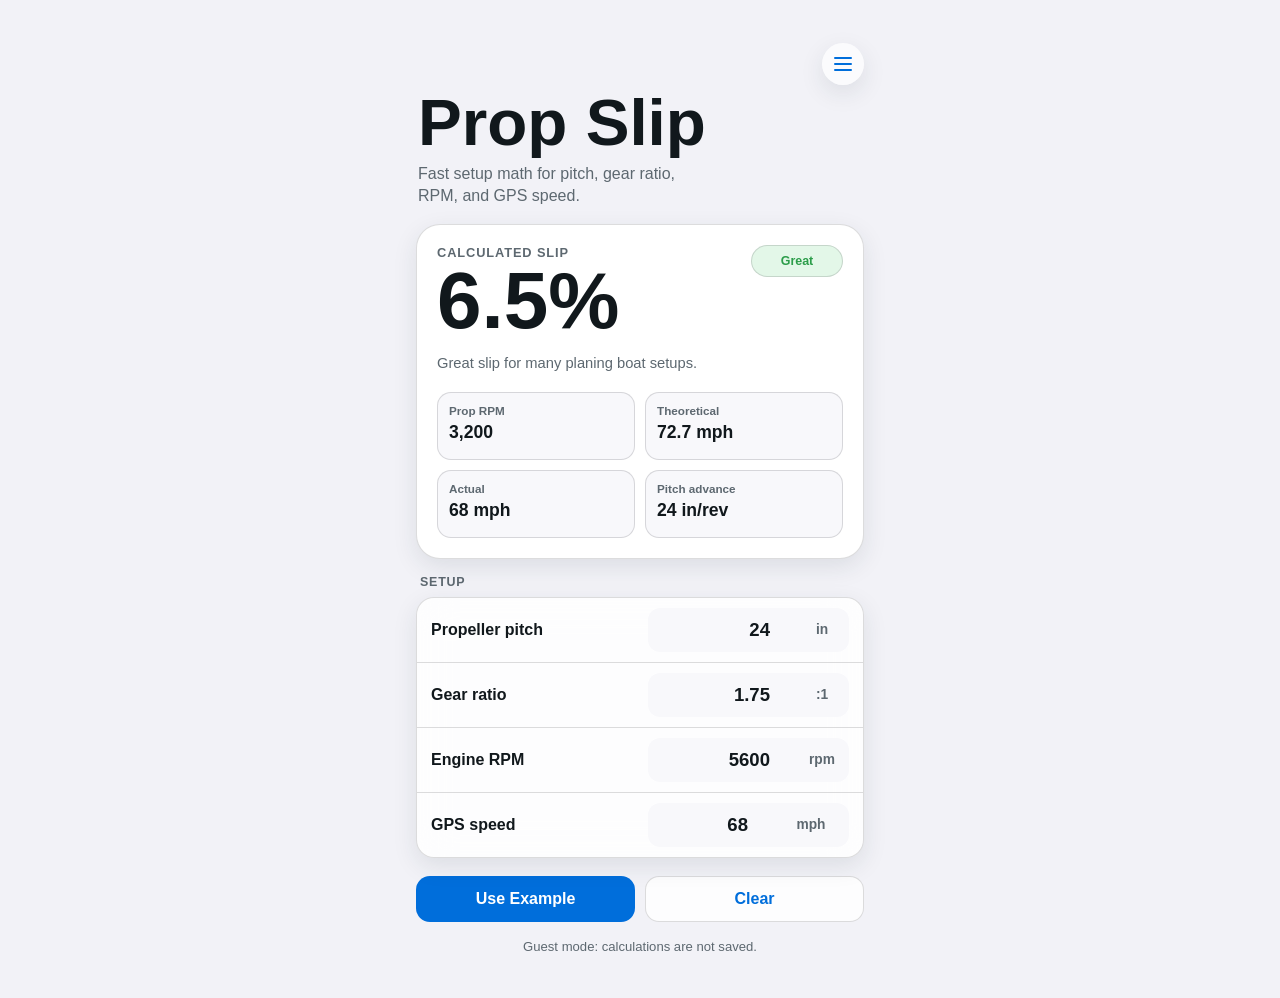
==== index.html @ 94dac65e "Build prop slip calculator app" ====
<!doctype html>
<html lang="en">
  <head>
    <meta charset="utf-8">
    <meta name="viewport" content="width=device-width, initial-scale=1, viewport-fit=cover">
    <meta name="theme-color" content="#e9f7f7">
    <title>Propeller Slip Calculator</title>
    <script>
      (() => {
        const key = "prop-slip-appearance";
        let stored = "system";
        try {
          stored = localStorage.getItem(key) || "system";
        } catch (error) {
          stored = "system";
        }
        const prefersDark = window.matchMedia("(prefers-color-scheme: dark)").matches;
        const theme = stored === "system" ? (prefersDark ? "dark" : "light") : stored;
        document.documentElement.dataset.appearance = stored;
        document.documentElement.dataset.theme = theme;
      })();
    </script>
    <style>
      :root {
        color-scheme: light;
        --bg: #edf7f7;
        --bg-start: #dff2f3;
        --bg-end: #f6f1e8;
        --ink: #102326;
        --muted: #53676b;
        --line: #cadadd;
        --panel: #ffffff;
        --control: #ffffff;
        --control-addon: #f0f7f7;
        --accent: #00747c;
        --accent-strong: #064f57;
        --accent-soft: #d9f1f2;
        --code-ink: #12383b;
        --accent-warm: #d48212;
        --warn: #a33d2a;
        --good: #217948;
        --result-bg: linear-gradient(180deg, #064f57, #123b42);
        --result-ink: #f8fffe;
        --result-muted: rgba(248, 255, 254, 0.78);
        --detail-bg: rgba(255, 255, 255, 0.1);
        --detail-border: rgba(255, 255, 255, 0.14);
        --overlay: rgba(5, 26, 30, 0.54);
        --shadow: 0 20px 50px rgba(24, 54, 58, 0.14);
        font-family: Inter, ui-sans-serif, system-ui, -apple-system, BlinkMacSystemFont, "Segoe UI", sans-serif;
      }

      [data-theme="dark"] {
        color-scheme: dark;
        --bg: #071f24;
        --bg-start: #0b343b;
        --bg-end: #061317;
        --ink: #edfafa;
        --muted: #a7c1c5;
        --line: #24474e;
        --panel: #0f2a30;
        --control: #0a2228;
        --control-addon: #14333a;
        --accent: #4ecbd2;
        --accent-strong: #8fe5e8;
        --accent-soft: #123c43;
        --code-ink: #d9f7f7;
        --accent-warm: #f0ad3d;
        --warn: #ff9a84;
        --good: #6bd799;
        --result-bg: linear-gradient(180deg, #0a4951, #0a262c);
        --result-ink: #f8fffe;
        --result-muted: rgba(248, 255, 254, 0.76);
        --detail-bg: rgba(255, 255, 255, 0.08);
        --detail-border: rgba(255, 255, 255, 0.12);
        --overlay: rgba(1, 12, 15, 0.7);
        --shadow: 0 22px 54px rgba(0, 0, 0, 0.32);
      }

      * {
        box-sizing: border-box;
      }

      html {
        min-height: 100%;
        background: var(--bg);
      }

      body {
        min-height: 100vh;
        margin: 0;
        color: var(--ink);
        background:
          radial-gradient(circle at 18% 0%, color-mix(in srgb, var(--accent) 16%, transparent), transparent 26rem),
          linear-gradient(180deg, var(--bg-start) 0%, var(--bg) 36%, var(--bg-end) 100%);
      }

      button,
      input,
      select {
        font: inherit;
      }

      .app {
        width: min(100%, 480px);
        min-height: 100vh;
        margin: 0 auto;
        padding: max(18px, env(safe-area-inset-top)) 18px max(24px, env(safe-area-inset-bottom));
        display: grid;
        align-content: start;
        gap: 16px;
      }

      .masthead {
        min-height: 116px;
        display: grid;
        grid-template-columns: 1fr auto;
        align-items: center;
        gap: 14px;
        padding: 18px 2px 10px;
      }

      .title-wrap {
        min-width: 0;
      }

      h1 {
        margin: 0;
        max-width: 10ch;
        font-size: clamp(2.25rem, 16vw, 4.4rem);
        line-height: 0.88;
        letter-spacing: 0;
      }

      .subtitle {
        margin: 12px 0 0;
        color: var(--muted);
        font-size: 0.98rem;
        line-height: 1.35;
      }

      .header-actions {
        align-self: start;
        display: grid;
        justify-items: end;
        gap: 10px;
      }

      .icon-button {
        display: grid;
        place-items: center;
        width: 40px;
        height: 40px;
        border: 1px solid var(--line);
        border-radius: 50%;
        color: var(--accent-strong);
        background: var(--panel);
        box-shadow: 0 10px 24px rgba(24, 54, 58, 0.1);
        font-size: 1.1rem;
        font-weight: 900;
        line-height: 1;
        cursor: pointer;
      }

      .theme-toggle {
        display: inline-grid;
        grid-template-columns: auto auto;
        align-items: center;
        gap: 8px;
        color: var(--muted);
        font-size: 0.78rem;
        font-weight: 800;
        cursor: pointer;
      }

      .theme-toggle input {
        position: absolute;
        width: 1px;
        height: 1px;
        opacity: 0;
      }

      .switch {
        position: relative;
        width: 48px;
        height: 28px;
        border: 1px solid var(--line);
        border-radius: 999px;
        background: var(--control-addon);
        transition: background-color 160ms ease, border-color 160ms ease;
      }

      .switch::before {
        content: "";
        position: absolute;
        top: 4px;
        left: 4px;
        width: 18px;
        height: 18px;
        border-radius: 50%;
        background: var(--accent-warm);
        box-shadow: 0 2px 8px rgba(16, 35, 38, 0.22);
        transition: transform 160ms ease, background-color 160ms ease;
      }

      .theme-toggle input:checked + .switch {
        background: var(--accent-soft);
      }

      .theme-toggle input:checked + .switch::before {
        transform: translateX(20px);
        background: var(--accent);
      }

      .theme-toggle input:focus-visible + .switch {
        box-shadow: 0 0 0 3px color-mix(in srgb, var(--accent) 38%, transparent);
      }

      .calculator {
        display: grid;
        gap: 14px;
      }

      .panel {
        background: var(--panel);
        border: 1px solid var(--line);
        border-radius: 8px;
        box-shadow: var(--shadow);
      }

      .inputs {
        padding: 16px;
        display: grid;
        gap: 13px;
      }

      .field {
        display: grid;
        gap: 7px;
      }

      label {
        display: flex;
        align-items: baseline;
        justify-content: space-between;
        gap: 10px;
        color: var(--ink);
        font-size: 0.88rem;
        font-weight: 750;
      }

      label span {
        color: var(--muted);
        font-size: 0.78rem;
        font-weight: 650;
      }

      .control-row {
        display: grid;
        grid-template-columns: 1fr auto;
        min-height: 52px;
        border: 1px solid var(--line);
        border-radius: 8px;
        overflow: hidden;
        background: var(--control);
      }

      input,
      select {
        width: 100%;
        min-width: 0;
        border: 0;
        outline: 0;
        color: var(--ink);
        background: transparent;
      }

      input {
        padding: 0 14px;
        font-size: 1.25rem;
        font-weight: 780;
      }

      input:focus-visible,
      select:focus-visible,
      button:focus-visible {
        box-shadow: inset 0 0 0 2px var(--accent);
      }

      .unit,
      select {
        display: grid;
        place-items: center;
        min-width: 72px;
        padding: 0 12px;
        border-left: 1px solid var(--line);
        color: var(--muted);
        background: var(--control-addon);
        font-size: 0.88rem;
        font-weight: 750;
      }

      select {
        appearance: none;
        cursor: pointer;
        text-align: center;
      }

      .actions {
        display: grid;
        grid-template-columns: 1fr 1fr;
        gap: 10px;
        margin-top: 2px;
      }

      .ghost-button,
      .preset-button {
        min-height: 44px;
        border: 1px solid var(--line);
        border-radius: 8px;
        color: var(--accent-strong);
        background: var(--control-addon);
        font-weight: 800;
        cursor: pointer;
      }

      .result {
        padding: 18px;
        display: grid;
        gap: 16px;
        background: var(--result-bg);
        color: var(--result-ink);
      }

      .result-top {
        display: grid;
        grid-template-columns: 1fr auto;
        gap: 12px;
        align-items: center;
      }

      .metric-label {
        margin: 0;
        color: var(--result-muted);
        font-size: 0.8rem;
        font-weight: 800;
        letter-spacing: 0.07em;
        text-transform: uppercase;
      }

      .slip-value {
        margin: 2px 0 0;
        font-size: clamp(3rem, 18vw, 4.75rem);
        font-weight: 850;
        line-height: 0.94;
        letter-spacing: 0;
      }

      .status-pill {
        justify-self: end;
        min-width: 94px;
        padding: 8px 10px;
        border-radius: 999px;
        text-align: center;
        color: var(--result-ink);
        background: rgba(255, 255, 255, 0.13);
        border: 1px solid rgba(255, 255, 255, 0.18);
        font-size: 0.78rem;
        font-weight: 850;
      }

      .status-pill.good {
        background: rgba(31, 122, 74, 0.54);
      }

      .status-pill.warn {
        background: rgba(165, 64, 45, 0.62);
      }

      .details {
        display: grid;
        grid-template-columns: repeat(2, minmax(0, 1fr));
        gap: 10px;
      }

      .detail {
        min-height: 70px;
        padding: 11px;
        border-radius: 8px;
        background: var(--detail-bg);
        border: 1px solid var(--detail-border);
      }

      .detail strong {
        display: block;
        margin-bottom: 5px;
        color: var(--result-muted);
        font-size: 0.74rem;
      }

      .detail span {
        display: block;
        font-size: 1.24rem;
        font-weight: 820;
        word-break: break-word;
      }

      .message {
        min-height: 22px;
        margin: 0;
        color: var(--result-muted);
        font-size: 0.92rem;
        line-height: 1.35;
      }

      .note {
        margin: 0;
        color: var(--muted);
        font-size: 0.82rem;
        line-height: 1.4;
      }

      .info-dialog {
        width: min(420px, calc(100vw - 32px));
        padding: 0;
        border: 1px solid var(--line);
        border-radius: 8px;
        color: var(--ink);
        background: var(--panel);
        box-shadow: 0 24px 70px rgba(0, 0, 0, 0.28);
      }

      .info-dialog::backdrop {
        background: var(--overlay);
      }

      .info-content {
        padding: 18px;
        display: grid;
        gap: 13px;
      }

      .dialog-head {
        display: grid;
        grid-template-columns: 1fr auto;
        gap: 14px;
        align-items: center;
      }

      .dialog-head h2 {
        margin: 0;
        font-size: 1.14rem;
        line-height: 1.2;
      }

      .close-button {
        display: grid;
        place-items: center;
        width: 36px;
        height: 36px;
        border: 1px solid var(--line);
        border-radius: 50%;
        color: var(--accent-strong);
        background: var(--control-addon);
        font-size: 1.15rem;
        font-weight: 850;
        cursor: pointer;
      }

      .info-copy {
        margin: 0;
        color: var(--muted);
        font-size: 0.92rem;
        line-height: 1.42;
      }

      :root {
        --app-bg: #f2f2f7;
        --app-top: #e7f6f8;
        --app-bottom: #f2f2f7;
        --label: #11181c;
        --secondary-label: #5d6870;
        --tertiary-label: #879199;
        --separator: rgba(60, 60, 67, 0.18);
        --group-bg: rgba(255, 255, 255, 0.86);
        --ios-control-bg: #f8f8fb;
        --elevated-bg: #ffffff;
        --ios-accent: #006edb;
        --ios-accent-pressed: #005fc7;
        --ios-marine: #007982;
        --ios-marine-dark: #075059;
        --ios-success: #34c759;
        --ios-danger: #ff3b30;
        --sheet-backdrop: rgba(0, 0, 0, 0.34);
        --ios-shadow: 0 20px 46px rgba(31, 50, 56, 0.14);
        --ios-soft-shadow: 0 8px 24px rgba(31, 50, 56, 0.1);
        --radius-xl: 24px;
        --radius-lg: 18px;
        --radius-md: 14px;
        --tap: 46px;
        font-family: -apple-system, BlinkMacSystemFont, "SF Pro Text", "Segoe UI", sans-serif;
      }

      [data-theme="dark"] {
        --app-bg: #000000;
        --app-top: #071f24;
        --app-bottom: #000000;
        --label: #f5f5f7;
        --secondary-label: #b7bec4;
        --tertiary-label: #7f8a92;
        --separator: rgba(235, 235, 245, 0.16);
        --group-bg: rgba(28, 28, 30, 0.88);
        --ios-control-bg: #2c2c2e;
        --elevated-bg: #1c1c1e;
        --ios-accent: #0a84ff;
        --ios-accent-pressed: #409cff;
        --ios-marine: #64d2ff;
        --ios-marine-dark: #0a4d57;
        --ios-success: #32d74b;
        --ios-danger: #ff453a;
        --sheet-backdrop: rgba(0, 0, 0, 0.58);
        --ios-shadow: 0 20px 48px rgba(0, 0, 0, 0.45);
        --ios-soft-shadow: 0 8px 24px rgba(0, 0, 0, 0.28);
      }

      body {
        color: var(--label);
        background:
          radial-gradient(circle at 20% -10%, color-mix(in srgb, var(--ios-marine) 22%, transparent), transparent 22rem),
          linear-gradient(180deg, var(--app-top), var(--app-bg) 30%, var(--app-bottom));
        -webkit-font-smoothing: antialiased;
      }

      button {
        touch-action: manipulation;
      }

      .app {
        width: min(100%, 480px);
        min-height: 100vh;
        margin: 0 auto;
        padding: max(12px, env(safe-area-inset-top)) 16px max(26px, env(safe-area-inset-bottom));
        display: block;
      }

      .top-bar {
        height: 44px;
        display: flex;
        align-items: center;
        justify-content: flex-end;
        gap: 8px;
      }

      .nav-button {
        min-height: 34px;
        border: 0;
        border-radius: 999px;
        padding: 0 12px;
        color: var(--ios-accent);
        background: color-mix(in srgb, var(--group-bg) 80%, transparent);
        font-size: 0.96rem;
        font-weight: 650;
        cursor: pointer;
      }

      .nav-button:active {
        color: var(--ios-accent-pressed);
        transform: scale(0.98);
      }

      .app-header {
        padding: 6px 2px 18px;
      }

      h1 {
        margin: 0;
        max-width: none;
        font-size: clamp(2.45rem, 14vw, 4.1rem);
        line-height: 0.93;
        letter-spacing: 0;
      }

      .subtitle {
        max-width: 31ch;
        margin: 10px 0 0;
        color: var(--secondary-label);
        font-size: 1rem;
        line-height: 1.35;
      }

      .stack {
        display: grid;
        gap: 16px;
      }

      .result-card {
        position: relative;
        overflow: hidden;
        min-height: 202px;
        padding: 20px;
        border-radius: var(--radius-xl);
        color: var(--label);
        background: var(--elevated-bg);
        box-shadow: var(--ios-shadow);
      }

      .result-content {
        position: relative;
        z-index: 1;
        display: grid;
        gap: 16px;
      }

      .result-top {
        display: flex;
        align-items: flex-start;
        justify-content: space-between;
        gap: 12px;
      }

      .slip-value {
        margin: 4px 0 0;
        font-size: clamp(3.35rem, 18vw, 5rem);
        font-weight: 780;
        line-height: 0.92;
        letter-spacing: 0;
      }

      .status-pill.good {
        background: color-mix(in srgb, var(--ios-success) 74%, transparent);
      }

      .status-pill.warn {
        background: color-mix(in srgb, var(--ios-danger) 72%, transparent);
      }

      .mini-grid {
        display: grid;
        grid-template-columns: repeat(2, minmax(0, 1fr));
        gap: 10px;
      }

      .mini-stat {
        min-height: 68px;
        padding: 11px;
        border-radius: var(--radius-md);
        background: rgba(255, 255, 255, 0.12);
        border: 1px solid rgba(255, 255, 255, 0.13);
        backdrop-filter: blur(14px);
      }

      .mini-stat strong {
        display: block;
        margin-bottom: 5px;
        color: rgba(247, 255, 255, 0.72);
        font-size: 0.73rem;
        font-weight: 650;
      }

      .mini-stat span {
        display: block;
        font-size: 1.1rem;
        font-weight: 760;
        word-break: break-word;
      }

      .section-title {
        margin: 0 0 8px 4px;
        color: var(--secondary-label);
        font-size: 0.78rem;
        font-weight: 760;
        letter-spacing: 0.06em;
        text-transform: uppercase;
      }

      .group {
        overflow: hidden;
        border: 1px solid var(--separator);
        border-radius: var(--radius-lg);
        background: var(--group-bg);
        box-shadow: var(--ios-soft-shadow);
        backdrop-filter: blur(18px);
      }

      .field-row {
        display: grid;
        grid-template-columns: minmax(0, 1fr) minmax(132px, 48%);
        gap: 14px;
        align-items: center;
        min-height: 66px;
        padding: 10px 14px;
        border-bottom: 1px solid var(--separator);
      }

      .field-row:last-child {
        border-bottom: 0;
      }

      .field-label {
        min-width: 0;
      }

      .field-label label {
        display: block;
        color: var(--label);
        font-size: 1rem;
        font-weight: 620;
      }

      .field-label span {
        display: block;
        margin-top: 3px;
        color: var(--secondary-label);
        font-size: 0.78rem;
        line-height: 1.25;
      }

      .value-control {
        display: grid;
        grid-template-columns: minmax(0, 1fr) auto;
        align-items: center;
        min-height: 44px;
        border-radius: 12px;
        background: var(--ios-control-bg);
      }

      input {
        padding: 0 10px 0 12px;
        text-align: right;
        font-size: 1.16rem;
        font-weight: 680;
        color: var(--label);
      }

      .unit,
      select {
        min-width: 54px;
        padding: 0 10px;
        color: var(--secondary-label);
        background: transparent;
        border-left: 0;
        font-size: 0.86rem;
        font-weight: 650;
        text-align: center;
      }

      select {
        min-width: 76px;
        appearance: none;
        cursor: pointer;
      }

      input:focus-visible,
      select:focus-visible,
      button:focus-visible {
        outline: 3px solid color-mix(in srgb, var(--ios-accent) 38%, transparent);
        outline-offset: 2px;
        box-shadow: none;
      }

      .actions {
        display: grid;
        grid-template-columns: 1fr 1fr;
        gap: 10px;
      }

      .primary-button,
      .secondary-button {
        min-height: var(--tap);
        border: 0;
        border-radius: var(--radius-md);
        font-size: 1rem;
        font-weight: 700;
        cursor: pointer;
      }

      .primary-button {
        color: #ffffff;
        background: var(--ios-accent);
      }

      .secondary-button {
        color: var(--ios-accent);
        background: var(--group-bg);
        border: 1px solid var(--separator);
      }

      .primary-button:active,
      .secondary-button:active {
        transform: scale(0.985);
      }

      .privacy-strip {
        margin: 0;
        padding: 0 4px;
        color: var(--secondary-label);
        font-size: 0.82rem;
        line-height: 1.4;
        text-align: center;
      }

      .sheet {
        position: fixed;
        inset: auto auto 0 50%;
        width: min(100vw, 480px);
        max-height: min(82vh, 720px);
        margin: 0;
        padding: 0;
        border: 0;
        border-radius: 26px 26px 0 0;
        color: var(--label);
        background: var(--elevated-bg);
        box-shadow: 0 -18px 46px rgba(0, 0, 0, 0.24);
        transform: translateX(-50%);
      }

      .sheet::backdrop {
        background: var(--sheet-backdrop);
        backdrop-filter: blur(4px);
      }

      .sheet-body {
        padding: 10px 16px max(22px, env(safe-area-inset-bottom));
        display: grid;
        gap: 16px;
      }

      .grabber {
        justify-self: center;
        width: 40px;
        height: 5px;
        border-radius: 999px;
        background: var(--separator);
      }

      .sheet-head {
        display: grid;
        grid-template-columns: auto minmax(0, 1fr) auto;
        align-items: center;
        gap: 12px;
      }

      .sheet-head h2 {
        margin: 0;
        font-size: 1.34rem;
        letter-spacing: 0;
      }

      .menu-sheet-head {
        grid-template-columns: minmax(0, 1fr) auto;
      }

      .done-button,
      .back-button {
        min-height: 36px;
        border: 0;
        border-radius: 999px;
        padding: 0 13px;
        color: var(--ios-accent);
        background: var(--ios-control-bg);
        font-size: 0.96rem;
        font-weight: 720;
        cursor: pointer;
      }

      .back-button {
        padding-left: 10px;
      }

      .sheet-copy {
        margin: 0;
        color: var(--secondary-label);
        font-size: 0.95rem;
        line-height: 1.42;
      }

      .info-list {
        display: grid;
        gap: 10px;
      }

      .info-item {
        padding: 13px;
        border-radius: var(--radius-md);
        background: var(--ios-control-bg);
      }

      .info-item h3 {
        margin: 0 0 5px;
        font-size: 0.96rem;
      }

      .info-item p {
        margin: 0;
        color: var(--secondary-label);
        font-size: 0.9rem;
        line-height: 1.38;
      }

      .formula-card {
        padding: 14px;
        border-radius: var(--radius-md);
        background: var(--ios-control-bg);
      }

      .formula-card + .formula-card {
        margin-top: 10px;
      }

      .formula-row {
        display: grid;
        grid-template-columns: auto auto minmax(0, 1fr) auto;
        align-items: center;
        gap: 9px;
        color: var(--label);
        font-size: 0.9rem;
        font-weight: 680;
      }

      .fraction {
        display: grid;
        min-width: 0;
        text-align: center;
        line-height: 1.25;
      }

      .fraction span {
        padding: 3px 4px;
      }

      .fraction span:first-child {
        border-bottom: 1px solid var(--separator);
      }

      .muted-note {
        margin: 8px 0 0;
        color: var(--secondary-label);
        font-size: 0.82rem;
        line-height: 1.35;
      }

      .formula-title {
        margin: 0 0 9px;
        color: var(--secondary-label);
        font-size: 0.78rem;
        font-weight: 760;
        letter-spacing: 0.04em;
        text-transform: uppercase;
      }

      .settings-group {
        overflow: hidden;
        border: 1px solid var(--separator);
        border-radius: var(--radius-lg);
        background: var(--group-bg);
      }

      .settings-row {
        padding: 14px;
        display: grid;
        gap: 10px;
        border-bottom: 1px solid var(--separator);
      }

      .settings-row:last-child {
        border-bottom: 0;
      }

      .settings-row strong {
        font-size: 1rem;
      }

      .segmented {
        display: grid;
        grid-template-columns: repeat(3, 1fr);
        gap: 2px;
        padding: 3px;
        border-radius: 12px;
        background: var(--ios-control-bg);
      }

      .segment {
        min-height: 34px;
        border: 0;
        border-radius: 9px;
        color: var(--secondary-label);
        background: transparent;
        font-size: 0.9rem;
        font-weight: 680;
        cursor: pointer;
      }

      .segment[aria-pressed="true"] {
        color: var(--label);
        background: var(--elevated-bg);
        box-shadow: 0 1px 5px rgba(0, 0, 0, 0.16);
      }

      .top-bar {
        justify-content: flex-end;
      }

      .menu-button {
        display: grid;
        place-items: center;
        width: 42px;
        height: 42px;
        border: 0;
        border-radius: 50%;
        background: color-mix(in srgb, var(--group-bg) 84%, transparent);
        box-shadow: var(--ios-soft-shadow);
        cursor: pointer;
      }

      .menu-icon {
        display: grid;
        gap: 4px;
        width: 18px;
      }

      .menu-icon span {
        display: block;
        height: 2px;
        border-radius: 999px;
        background: var(--ios-accent);
      }

      .menu-list {
        overflow: hidden;
        border: 1px solid var(--separator);
        border-radius: var(--radius-lg);
        background: var(--group-bg);
      }

      .menu-item {
        width: 100%;
        min-height: 52px;
        display: grid;
        grid-template-columns: 1fr auto;
        align-items: center;
        gap: 12px;
        border: 0;
        border-bottom: 1px solid var(--separator);
        padding: 0 14px;
        color: var(--label);
        background: transparent;
        text-align: left;
        font-size: 1rem;
        font-weight: 620;
        cursor: pointer;
      }

      .menu-item:last-child {
        border-bottom: 0;
      }

      .menu-item::after {
        content: ">";
        color: var(--tertiary-label);
        font-weight: 700;
      }

      .field-row {
        min-height: 58px;
      }

      body {
        background: var(--app-bg);
      }

      .result-card {
        min-height: 196px;
        color: var(--label);
        background: var(--elevated-bg);
        border: 1px solid var(--separator);
        box-shadow: var(--ios-soft-shadow);
      }

      .metric-label {
        color: var(--secondary-label);
      }

      .slip-value {
        color: var(--label);
      }

      .message {
        color: var(--secondary-label);
      }

      .status-pill {
        display: inline-flex;
        align-items: center;
        justify-content: center;
        align-self: flex-start;
        min-width: 92px;
        height: 32px;
        padding: 0 12px;
        color: var(--label);
        background: var(--ios-control-bg);
        border-color: var(--separator);
        line-height: 1;
      }

      .status-pill.good {
        color: color-mix(in srgb, var(--ios-success) 76%, var(--label));
        background: color-mix(in srgb, var(--ios-success) 14%, var(--elevated-bg));
      }

      .status-pill.warn {
        color: color-mix(in srgb, var(--ios-danger) 76%, var(--label));
        background: color-mix(in srgb, var(--ios-danger) 12%, var(--elevated-bg));
      }

      .status-pill.caution {
        color: #8a4b00;
        background: color-mix(in srgb, #ff9500 14%, var(--elevated-bg));
      }

      .account-state {
        display: grid;
        gap: 10px;
        padding: 14px;
        border-radius: var(--radius-md);
        background: var(--ios-control-bg);
      }

      .account-state strong {
        font-size: 1rem;
      }

      .account-state p {
        margin: 0;
        color: var(--secondary-label);
        font-size: 0.9rem;
        line-height: 1.38;
      }

      .disabled-action {
        min-height: 42px;
        border: 0;
        border-radius: var(--radius-md);
        color: var(--tertiary-label);
        background: var(--ios-control-bg);
        font-weight: 720;
      }

      .mini-stat {
        background: var(--ios-control-bg);
        border-color: var(--separator);
        backdrop-filter: none;
      }

      .mini-stat strong {
        color: var(--secondary-label);
      }

      .mini-stat span {
        color: var(--label);
      }

      .sheet {
        inset: 50% auto auto 50%;
        width: min(430px, calc(100vw - 32px));
        max-height: min(78vh, 680px);
        border-radius: 24px;
        transform: translate(-50%, -50%);
        box-shadow: 0 24px 70px rgba(0, 0, 0, 0.28);
      }

      .sheet-body {
        overflow: auto;
        max-height: min(78vh, 680px);
        padding-bottom: 18px;
      }

      @media (prefers-reduced-motion: no-preference) {
        .nav-button,
        .primary-button,
        .secondary-button,
        .segment {
          transition: transform 140ms ease, background-color 160ms ease, color 160ms ease;
        }

        .sheet[open] {
          animation: sheet-in 180ms ease-out;
        }

        @keyframes sheet-in {
          from {
            opacity: 0;
            transform: translate(-50%, -50%);
          }
          to {
            opacity: 1;
            transform: translate(-50%, -50%);
          }
        }
      }

      @media (min-width: 700px) {
        .app {
          min-height: auto;
          padding-top: 42px;
          padding-bottom: 42px;
        }

        .masthead {
          min-height: 138px;
        }
      }
    </style>
  </head>
  <body>
    <main class="app" aria-labelledby="app-title">
      <nav class="top-bar" aria-label="App actions">
        <button class="menu-button" type="button" id="menuButton" aria-label="Open menu">
          <span class="menu-icon" aria-hidden="true">
            <span></span>
            <span></span>
            <span></span>
          </span>
        </button>
      </nav>

      <header class="app-header">
        <h1 id="app-title">Prop Slip</h1>
        <p class="subtitle">Fast setup math for pitch, gear ratio, RPM, and GPS speed.</p>
      </header>

      <section class="stack" aria-label="Propeller slip calculator">
        <section class="result-card" aria-live="polite">
          <div class="result-content">
            <div class="result-top">
              <div>
                <p class="metric-label">Calculated slip</p>
                <p class="slip-value" id="slipValue">--</p>
              </div>
              <span class="status-pill" id="statusPill">Waiting</span>
            </div>

            <p class="message" id="resultMessage">Add your numbers to calculate slip.</p>

            <div class="mini-grid">
              <div class="mini-stat">
                <strong>Prop RPM</strong>
                <span id="propRpmValue">--</span>
              </div>
              <div class="mini-stat">
                <strong>Theoretical</strong>
                <span id="theoreticalValue">--</span>
              </div>
              <div class="mini-stat">
                <strong>Actual</strong>
                <span id="actualValue">--</span>
              </div>
              <div class="mini-stat">
                <strong>Pitch advance</strong>
                <span id="advanceValue">--</span>
              </div>
            </div>
          </div>
        </section>

        <form id="calculator-form">
          <p class="section-title">Setup</p>
          <div class="group">
            <div class="field-row">
              <div class="field-label">
                <label for="pitch">Propeller pitch</label>
              </div>
              <div class="value-control">
                <input id="pitch" name="pitch" type="number" inputmode="decimal" min="1" step="0.5" value="24" autocomplete="off">
                <span class="unit" id="pitchUnitLabel">in</span>
              </div>
            </div>

            <div class="field-row">
              <div class="field-label">
                <label for="gearRatio">Gear ratio</label>
              </div>
              <div class="value-control">
                <input id="gearRatio" name="gearRatio" type="number" inputmode="decimal" min="0.1" step="0.01" value="1.75" autocomplete="off">
                <span class="unit">:1</span>
              </div>
            </div>

            <div class="field-row">
              <div class="field-label">
                <label for="rpm">Engine RPM</label>
              </div>
              <div class="value-control">
                <input id="rpm" name="rpm" type="number" inputmode="numeric" min="100" step="100" value="5600" autocomplete="off">
                <span class="unit">rpm</span>
              </div>
            </div>

            <div class="field-row">
              <div class="field-label">
                <label for="speed">GPS speed</label>
              </div>
              <div class="value-control">
                <input id="speed" name="speed" type="number" inputmode="decimal" min="0" step="0.1" value="68" autocomplete="off">
                <select id="speedUnit" name="speedUnit" aria-label="Speed unit">
                  <option value="mph" selected>mph</option>
                  <option value="knots">kn</option>
                  <option value="kph">km/h</option>
                </select>
              </div>
            </div>
          </div>
        </form>

        <div class="actions">
          <button class="primary-button" type="button" id="exampleButton">Use Example</button>
          <button class="secondary-button" type="button" id="clearButton">Clear</button>
        </div>

        <p class="privacy-strip">Guest mode: calculations are not saved.</p>
      </section>
    </main>

    <dialog class="sheet" id="menuSheet" aria-labelledby="menuTitle">
      <div class="sheet-body">
        <div class="grabber" aria-hidden="true"></div>
        <div class="sheet-head menu-sheet-head">
          <h2 id="menuTitle">Menu</h2>
          <button class="done-button" type="button" data-close="menuSheet">Done</button>
        </div>
        <div class="menu-list">
          <button class="menu-item" type="button" data-open-sheet="tutorialSheet">How to Use</button>
          <button class="menu-item" type="button" data-open-sheet="aboutSheet">About</button>
          <button class="menu-item" type="button" data-open-sheet="privacySheet">Privacy</button>
          <button class="menu-item" type="button" data-open-sheet="accessibilitySheet">Accessibility</button>
          <button class="menu-item" type="button" data-open-sheet="comingSoonSheet">Coming Soon</button>
          <button class="menu-item" type="button" data-open-sheet="settingsSheet">Settings</button>
        </div>
      </div>
    </dialog>

    <dialog class="sheet" id="tutorialSheet" aria-labelledby="tutorialTitle">
      <div class="sheet-body">
        <div class="grabber" aria-hidden="true"></div>
        <div class="sheet-head">
          <button class="back-button" type="button" data-back-menu>Menu</button>
          <h2 id="tutorialTitle">How to Use</h2>
          <button class="done-button" type="button" data-close="tutorialSheet">Done</button>
        </div>
        <div class="info-list">
          <section class="info-item">
            <h3>1. Enter the prop pitch</h3>
            <p>Use the pitch stamped on the propeller, usually shown in inches.</p>
          </section>
          <section class="info-item">
            <h3>2. Enter gear ratio</h3>
            <p>Use the lower-unit ratio as a number, such as 1.75 for 1.75:1.</p>
          </section>
          <section class="info-item">
            <h3>3. Add RPM and GPS speed</h3>
            <p>Use engine RPM and actual GPS speed from the same run for the best estimate.</p>
          </section>
          <section class="info-item">
            <h3>4. Read the slip result</h3>
            <p>Lower slip often indicates a more efficient setup, but hull, load, trim, water, and prop style all matter.</p>
          </section>
        </div>
      </div>
    </dialog>

    <dialog class="sheet" id="aboutSheet" aria-labelledby="aboutTitle">
      <div class="sheet-body">
        <div class="grabber" aria-hidden="true"></div>
        <div class="sheet-head">
          <button class="back-button" type="button" data-back-menu>Menu</button>
          <h2 id="aboutTitle">What is Propeller Slip?</h2>
          <button class="done-button" type="button" data-close="aboutSheet">Done</button>
        </div>
        <p class="sheet-copy">Propeller slip is the gap between how far the propeller should advance in theory and how far the boat actually moves through the water. This guest calculator helps compare setup changes, prop choices, and running conditions.</p>
        <div class="formula-card" aria-label="Slip percent formula">
          <p class="formula-title">Slip percentage</p>
          <div class="formula-row">
            <span>Slip %</span>
            <span>=</span>
            <span class="fraction">
              <span>Theoretical speed - Actual speed</span>
              <span>Theoretical speed</span>
            </span>
            <span>x 100</span>
          </div>
        </div>
      </div>
    </dialog>

    <dialog class="sheet" id="privacySheet" aria-labelledby="privacyTitle">
      <div class="sheet-body">
        <div class="grabber" aria-hidden="true"></div>
        <div class="sheet-head">
          <button class="back-button" type="button" data-back-menu>Menu</button>
          <h2 id="privacyTitle">Privacy</h2>
          <button class="done-button" type="button" data-close="privacySheet">Done</button>
        </div>
        <div class="info-list">
          <section class="info-item">
            <h3>On-device calculation</h3>
            <p>The calculator runs entirely in this page. Your pitch, ratio, RPM, and speed values are not sent anywhere.</p>
          </section>
          <section class="info-item">
            <h3>Current data storage</h3>
            <p>No accounts, sign in, saved calculations, analytics, or tracking are active. The app only stores appearance and speed-unit preferences on this device.</p>
          </section>
        </div>
      </div>
    </dialog>

    <dialog class="sheet" id="accessibilitySheet" aria-labelledby="accessibilityTitle">
      <div class="sheet-body">
        <div class="grabber" aria-hidden="true"></div>
        <div class="sheet-head">
          <button class="back-button" type="button" data-back-menu>Menu</button>
          <h2 id="accessibilityTitle">Accessibility</h2>
          <button class="done-button" type="button" data-close="accessibilitySheet">Done</button>
        </div>
        <div class="info-list">
          <section class="info-item">
            <h3>Current support</h3>
            <p>Visible labels, large touch targets, keyboard focus, live result updates, dark mode, and reduced-motion support are built in.</p>
          </section>
          <section class="info-item">
            <h3>Color safety</h3>
            <p>The result also uses text labels like Efficient, Typical, and High slip so color is not the only signal.</p>
          </section>
          <section class="info-item">
            <h3>Color blindness modes</h3>
            <p>A color-blind-safe palette option is worth considering, but the first step is a full contrast and color-dependence audit.</p>
          </section>
        </div>
      </div>
    </dialog>

    <dialog class="sheet" id="comingSoonSheet" aria-labelledby="comingSoonTitle">
      <div class="sheet-body">
        <div class="grabber" aria-hidden="true"></div>
        <div class="sheet-head">
          <button class="back-button" type="button" data-back-menu>Menu</button>
          <h2 id="comingSoonTitle">Coming Soon</h2>
          <button class="done-button" type="button" data-close="comingSoonSheet">Done</button>
        </div>
        <div class="account-state">
          <strong>Guest mode today</strong>
          <p>You can use the calculator without an account. Nothing is saved in the current version.</p>
        </div>
        <div class="info-list">
          <section class="info-item">
            <h3>Accounts</h3>
            <p>Optional sign in will allow users to save prop slip calculations.</p>
          </section>
          <section class="info-item">
            <h3>Named calculations</h3>
            <p>Create an account, save prop slip calculations, name each setup, and review saved runs later.</p>
          </section>
          <section class="info-item">
            <h3>History</h3>
            <p>Saved runs will be designed as an optional feature, separate from guest calculations.</p>
          </section>
        </div>
        <button class="disabled-action" type="button" disabled>Create Account - Coming Soon</button>
        <button class="disabled-action" type="button" disabled>Sign In - Coming Soon</button>
      </div>
    </dialog>

    <dialog class="sheet" id="settingsSheet" aria-labelledby="settingsTitle">
      <div class="sheet-body">
        <div class="grabber" aria-hidden="true"></div>
        <div class="sheet-head">
          <button class="back-button" type="button" data-back-menu>Menu</button>
          <h2 id="settingsTitle">Settings</h2>
          <button class="done-button" type="button" data-close="settingsSheet">Done</button>
        </div>
        <div class="settings-group">
          <div class="settings-row">
            <strong>Appearance</strong>
            <div class="segmented" role="group" aria-label="Appearance">
              <button class="segment" type="button" data-appearance="system" aria-pressed="false">System</button>
              <button class="segment" type="button" data-appearance="light" aria-pressed="false">Light</button>
              <button class="segment" type="button" data-appearance="dark" aria-pressed="false">Dark</button>
            </div>
          </div>
          <div class="settings-row">
            <strong>Speed units</strong>
            <div class="segmented" role="group" aria-label="Speed units">
              <button class="segment" type="button" data-unit-system="imperial" aria-pressed="false">Imperial</button>
              <button class="segment" type="button" data-unit-system="metric" aria-pressed="false">Metric</button>
              <button class="segment" type="button" data-unit-system="nautical" aria-pressed="false">Knots</button>
            </div>
          </div>
        </div>
        <p class="sheet-copy">System follows your device appearance. Speed unit changes convert the visible speed value. Pitch always remains inches.</p>
      </div>
    </dialog>

    <script>
      const MPH_PER_KNOT = 1.15077945;
      const MPH_PER_KPH = 0.621371192;
      const APPEARANCE_KEY = "prop-slip-appearance";
      const UNIT_SYSTEM_KEY = "prop-slip-unit-system";
      const UNIT_SYSTEMS = {
        imperial: { speedUnit: "mph", speedLabel: "mph" },
        metric: { speedUnit: "kph", speedLabel: "km/h" },
        nautical: { speedUnit: "knots", speedLabel: "kn" }
      };
      const DEFAULTS = {
        pitch: "24",
        gearRatio: "1.75",
        rpm: "5600",
        speed: "68",
        speedUnit: "mph"
      };
      const authState = {
        mode: "guest",
        user: null,
        savedCalculations: []
      };

      const systemScheme = window.matchMedia("(prefers-color-scheme: dark)");
      let activeUnitSystem = "imperial";
      const fields = {
        form: document.querySelector("#calculator-form"),
        pitch: document.querySelector("#pitch"),
        pitchUnitLabel: document.querySelector("#pitchUnitLabel"),
        gearRatio: document.querySelector("#gearRatio"),
        rpm: document.querySelector("#rpm"),
        speed: document.querySelector("#speed"),
        speedUnit: document.querySelector("#speedUnit"),
        slipValue: document.querySelector("#slipValue"),
        statusPill: document.querySelector("#statusPill"),
        propRpmValue: document.querySelector("#propRpmValue"),
        theoreticalValue: document.querySelector("#theoreticalValue"),
        actualValue: document.querySelector("#actualValue"),
        advanceValue: document.querySelector("#advanceValue"),
        resultMessage: document.querySelector("#resultMessage"),
        exampleButton: document.querySelector("#exampleButton"),
        clearButton: document.querySelector("#clearButton"),
        menuButton: document.querySelector("#menuButton"),
        menuSheet: document.querySelector("#menuSheet"),
        menuItems: document.querySelectorAll("[data-open-sheet]"),
        tutorialSheet: document.querySelector("#tutorialSheet"),
        aboutSheet: document.querySelector("#aboutSheet"),
        privacySheet: document.querySelector("#privacySheet"),
        accessibilitySheet: document.querySelector("#accessibilitySheet"),
        comingSoonSheet: document.querySelector("#comingSoonSheet"),
        settingsSheet: document.querySelector("#settingsSheet"),
        closeButtons: document.querySelectorAll("[data-close]"),
        backButtons: document.querySelectorAll("[data-back-menu]"),
        appearanceButtons: document.querySelectorAll("[data-appearance]"),
        unitSystemButtons: document.querySelectorAll("[data-unit-system]"),
        themeColor: document.querySelector('meta[name="theme-color"]')
      };

      const numberFormatter = new Intl.NumberFormat("en-US", {
        maximumFractionDigits: 1
      });

      const integerFormatter = new Intl.NumberFormat("en-US", {
        maximumFractionDigits: 0
      });

      function getStoredAppearance() {
        try {
          return localStorage.getItem(APPEARANCE_KEY) || "system";
        } catch (error) {
          return "system";
        }
      }

      function getStoredUnitSystem() {
        try {
          const stored = localStorage.getItem(UNIT_SYSTEM_KEY) || "imperial";
          return UNIT_SYSTEMS[stored] ? stored : "imperial";
        } catch (error) {
          return "imperial";
        }
      }

      function toNumber(input) {
        const value = Number.parseFloat(input.value);
        return Number.isFinite(value) ? value : NaN;
      }

      function speedToMph(speed, unit) {
        if (unit === "knots") return speed * MPH_PER_KNOT;
        if (unit === "kph") return speed * MPH_PER_KPH;
        return speed;
      }

      function speedFromMph(mph, unit) {
        if (unit === "knots") return mph / MPH_PER_KNOT;
        if (unit === "kph") return mph / MPH_PER_KPH;
        return mph;
      }

      function formatSpeed(mph, unit = UNIT_SYSTEMS[activeUnitSystem].speedUnit) {
        return `${numberFormatter.format(speedFromMph(mph, unit))} ${UNIT_SYSTEMS[activeUnitSystem].speedLabel}`;
      }

      function formatInputValue(value, digits = 2) {
        if (!Number.isFinite(value)) return "";
        return Number.parseFloat(value.toFixed(digits)).toString();
      }

      function setWaiting(message) {
        fields.slipValue.textContent = "--";
        fields.statusPill.textContent = "Waiting";
        fields.statusPill.className = "status-pill";
        fields.propRpmValue.textContent = "--";
        fields.theoreticalValue.textContent = "--";
        fields.actualValue.textContent = "--";
        fields.advanceValue.textContent = "--";
        fields.resultMessage.textContent = message;
      }

      function describeSlip(slip) {
        if (slip < 0) {
          return {
            label: "Check data",
            className: "status-pill warn",
            scaleClass: "warn",
            message: "Actual speed is higher than theoretical speed. Check pitch, gear ratio, RPM, or speed units."
          };
        }

        if (slip <= 5) {
          return {
            label: "Excellent",
            className: "status-pill good",
            scaleClass: "good",
            message: "Excellent slip for many planing boat setups."
          };
        }

        if (slip <= 10) {
          return {
            label: "Great",
            className: "status-pill good",
            scaleClass: "good",
            message: "Great slip for many planing boat setups."
          };
        }

        if (slip <= 15) {
          return {
            label: "Good",
            className: "status-pill",
            scaleClass: "",
            message: "Good slip. This is a common working range for many setups."
          };
        }

        if (slip <= 20) {
          return {
            label: "OK",
            className: "status-pill caution",
            scaleClass: "caution",
            message: "OK, but slip is getting high. Setup, load, trim, or prop condition may be worth checking."
          };
        }

        return {
          label: "Poor",
          className: "status-pill warn",
          scaleClass: "warn",
          message: "Poor slip. Weight, trim, setup height, prop condition, or ventilation may be worth checking."
        };
      }

      function calculate() {
        const pitch = toNumber(fields.pitch);
        const gearRatio = toNumber(fields.gearRatio);
        const rpm = toNumber(fields.rpm);
        const speed = toNumber(fields.speed);
        const actualMph = speedToMph(speed, fields.speedUnit.value);

        if ([pitch, gearRatio, rpm, speed].some((value) => !Number.isFinite(value))) {
          setWaiting("Add your numbers to calculate slip.");
          return;
        }

        if (pitch <= 0 || gearRatio <= 0 || rpm <= 0 || speed < 0) {
          setWaiting("Pitch, gear ratio, and RPM must be above zero. Speed cannot be negative.");
          return;
        }

        const propRpm = rpm / gearRatio;
        const theoreticalMph = (propRpm * pitch) / 1056;
        const slip = ((theoreticalMph - actualMph) / theoreticalMph) * 100;
        const status = describeSlip(slip);

        fields.slipValue.textContent = `${numberFormatter.format(slip)}%`;
        fields.statusPill.textContent = status.label;
        fields.statusPill.className = status.className;
        fields.propRpmValue.textContent = integerFormatter.format(propRpm);
        fields.theoreticalValue.textContent = formatSpeed(theoreticalMph);
        fields.actualValue.textContent = formatSpeed(actualMph);
        fields.advanceValue.textContent = `${numberFormatter.format(pitch)} in/rev`;
        fields.resultMessage.textContent = status.message;
      }

      function loadExample() {
        const selectedUnits = UNIT_SYSTEMS[activeUnitSystem];
        fields.pitch.value = DEFAULTS.pitch;
        fields.gearRatio.value = DEFAULTS.gearRatio;
        fields.rpm.value = DEFAULTS.rpm;
        fields.speed.value = formatInputValue(speedFromMph(Number(DEFAULTS.speed), selectedUnits.speedUnit));
        fields.speedUnit.value = selectedUnits.speedUnit;
        calculate();
      }

      function clearInputs() {
        fields.pitch.value = "";
        fields.gearRatio.value = "";
        fields.rpm.value = "";
        fields.speed.value = "";
        fields.speedUnit.value = UNIT_SYSTEMS[activeUnitSystem].speedUnit;
        calculate();
        fields.pitch.focus();
      }

      function resolveTheme(appearance) {
        if (appearance === "system") return systemScheme.matches ? "dark" : "light";
        return appearance;
      }

      function applyAppearance(appearance, persist = true) {
        const theme = resolveTheme(appearance);
        document.documentElement.dataset.appearance = appearance;
        document.documentElement.dataset.theme = theme;
        fields.themeColor.setAttribute("content", theme === "dark" ? "#000000" : "#f2f2f7");

        fields.appearanceButtons.forEach((button) => {
          button.setAttribute("aria-pressed", String(button.dataset.appearance === appearance));
        });

        if (!persist) return;

        try {
          localStorage.setItem(APPEARANCE_KEY, appearance);
        } catch (error) {
          return;
        }
      }

      function applyUnitSystem(unitSystem, convertValues = true, persist = true) {
        if (!UNIT_SYSTEMS[unitSystem]) return;

        const next = UNIT_SYSTEMS[unitSystem];
        const currentSpeed = toNumber(fields.speed);
        const speedMph = speedToMph(currentSpeed, fields.speedUnit.value);

        activeUnitSystem = unitSystem;
        fields.pitchUnitLabel.textContent = "in";
        fields.speedUnit.value = next.speedUnit;

        if (convertValues) {
          if (Number.isFinite(speedMph)) {
            fields.speed.value = formatInputValue(speedFromMph(speedMph, next.speedUnit));
          }
        }

        fields.unitSystemButtons.forEach((button) => {
          button.setAttribute("aria-pressed", String(button.dataset.unitSystem === unitSystem));
        });

        if (persist) {
          try {
            localStorage.setItem(UNIT_SYSTEM_KEY, unitSystem);
          } catch (error) {
            return;
          }
        }

        calculate();
      }

      function openSheet(sheet) {
        if (typeof sheet.showModal === "function") {
          sheet.showModal();
          return;
        }

        sheet.setAttribute("open", "");
      }

      function closeSheet(sheet) {
        if (typeof sheet.close === "function") {
          sheet.close();
          return;
        }

        sheet.removeAttribute("open");
      }

      function switchSheet(fromSheet, toSheet) {
        closeSheet(fromSheet);
        openSheet(toSheet);
      }

      fields.form.addEventListener("input", calculate);
      fields.form.addEventListener("change", calculate);
      fields.form.addEventListener("reset", () => {
        window.setTimeout(() => {
          fields.pitch.value = "";
          fields.gearRatio.value = "";
          fields.rpm.value = "";
          fields.speed.value = "";
          fields.speedUnit.value = UNIT_SYSTEMS[activeUnitSystem].speedUnit;
          calculate();
        }, 0);
      });
      fields.exampleButton.addEventListener("click", loadExample);
      fields.clearButton.addEventListener("click", clearInputs);
      fields.menuButton.addEventListener("click", () => openSheet(fields.menuSheet));

      fields.closeButtons.forEach((button) => {
        button.addEventListener("click", () => {
          closeSheet(document.querySelector(`#${button.dataset.close}`));
        });
      });

      fields.backButtons.forEach((button) => {
        button.addEventListener("click", () => {
          const currentSheet = button.closest("dialog");
          switchSheet(currentSheet, fields.menuSheet);
        });
      });

      fields.menuItems.forEach((button) => {
        button.addEventListener("click", () => {
          const targetSheet = document.querySelector(`#${button.dataset.openSheet}`);
          switchSheet(fields.menuSheet, targetSheet);
        });
      });

      [fields.menuSheet, fields.tutorialSheet, fields.aboutSheet, fields.privacySheet, fields.accessibilitySheet, fields.comingSoonSheet, fields.settingsSheet].forEach((sheet) => {
        sheet.addEventListener("click", (event) => {
          if (event.target === sheet) closeSheet(sheet);
        });
      });

      fields.appearanceButtons.forEach((button) => {
        button.addEventListener("click", () => {
          applyAppearance(button.dataset.appearance);
        });
      });

      fields.unitSystemButtons.forEach((button) => {
        button.addEventListener("click", () => {
          applyUnitSystem(button.dataset.unitSystem);
        });
      });

      fields.speedUnit.addEventListener("change", () => {
        const nextUnitSystem = {
          mph: "imperial",
          kph: "metric",
          knots: "nautical"
        }[fields.speedUnit.value] || activeUnitSystem;

        fields.speedUnit.value = UNIT_SYSTEMS[activeUnitSystem].speedUnit;
        applyUnitSystem(nextUnitSystem);
      });

      const handleSystemSchemeChange = () => {
        if (document.documentElement.dataset.appearance === "system") {
          applyAppearance("system", false);
        }
      };

      if (typeof systemScheme.addEventListener === "function") {
        systemScheme.addEventListener("change", handleSystemSchemeChange);
      } else if (typeof systemScheme.addListener === "function") {
        systemScheme.addListener(handleSystemSchemeChange);
      }

      applyAppearance(getStoredAppearance(), false);
      applyUnitSystem(getStoredUnitSystem(), true, false);
    </script>
  </body>
</html>
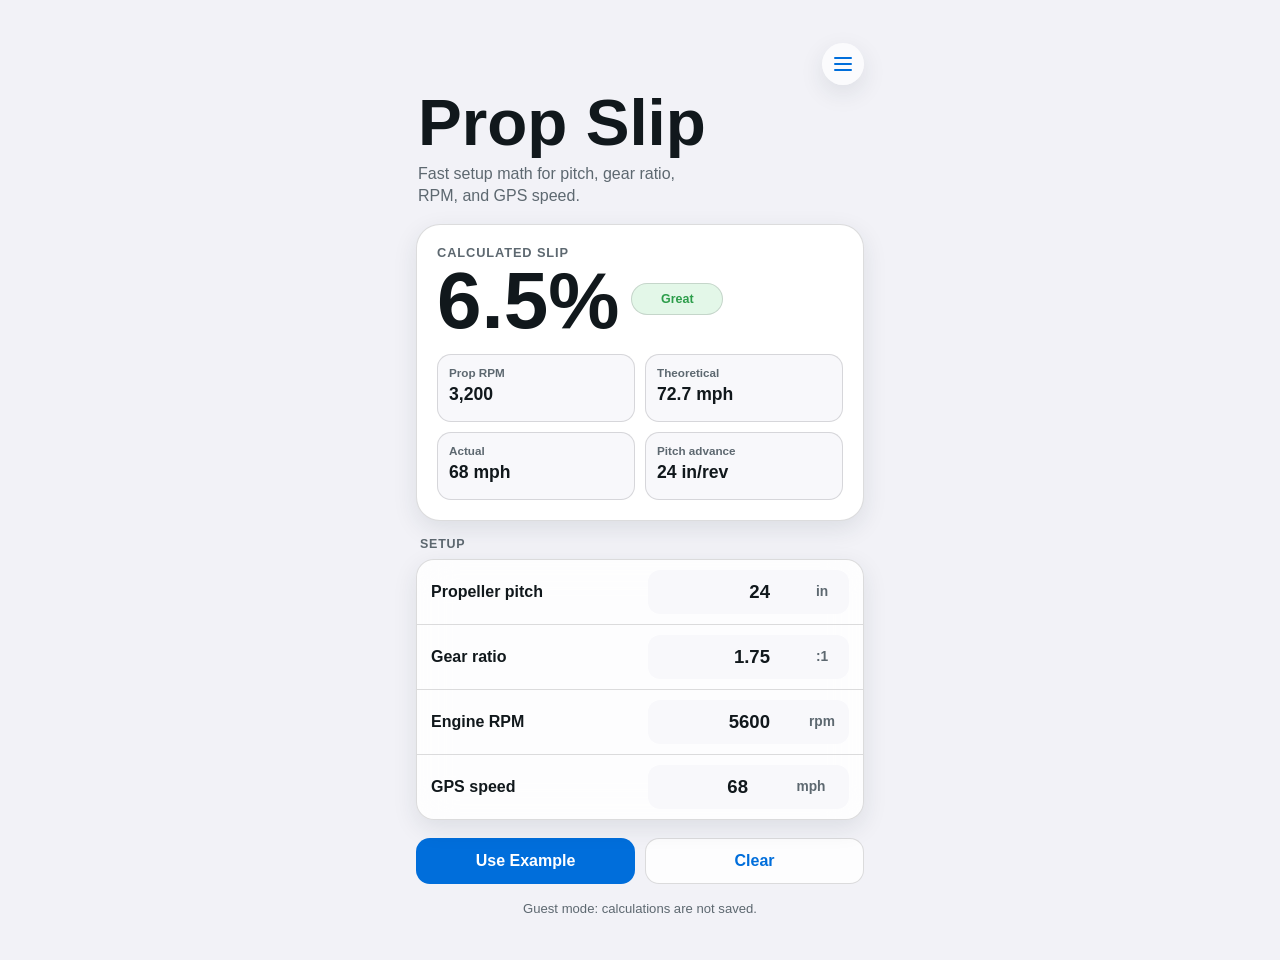
==== commit 7359f9ad: "Refine slip result display" ====
--- a/index.html
+++ b/index.html
@@ -333,7 +333,6 @@
 
       .result-top {
         display: grid;
-        grid-template-columns: 1fr auto;
         gap: 12px;
         align-items: center;
       }
@@ -355,8 +354,14 @@
         letter-spacing: 0;
       }
 
+      .slip-readout {
+        display: flex;
+        align-items: center;
+        gap: 12px;
+        flex-wrap: wrap;
+      }
+
       .status-pill {
-        justify-self: end;
         min-width: 94px;
         padding: 8px 10px;
         border-radius: 999px;
@@ -402,14 +407,6 @@
         font-size: 1.24rem;
         font-weight: 820;
         word-break: break-word;
-      }
-
-      .message {
-        min-height: 22px;
-        margin: 0;
-        color: var(--result-muted);
-        font-size: 0.92rem;
-        line-height: 1.35;
       }
 
       .note {
@@ -611,9 +608,7 @@
       }
 
       .result-top {
-        display: flex;
-        align-items: flex-start;
-        justify-content: space-between;
+        display: grid;
         gap: 12px;
       }
 
@@ -623,6 +618,13 @@
         font-weight: 780;
         line-height: 0.92;
         letter-spacing: 0;
+      }
+
+      .slip-readout {
+        display: flex;
+        align-items: center;
+        gap: 12px;
+        flex-wrap: wrap;
       }
 
       .status-pill.good {
@@ -1083,15 +1085,11 @@
         color: var(--label);
       }
 
-      .message {
-        color: var(--secondary-label);
-      }
-
       .status-pill {
         display: inline-flex;
         align-items: center;
         justify-content: center;
-        align-self: flex-start;
+        align-self: center;
         min-width: 92px;
         height: 32px;
         padding: 0 12px;
@@ -1233,12 +1231,12 @@
             <div class="result-top">
               <div>
                 <p class="metric-label">Calculated slip</p>
-                <p class="slip-value" id="slipValue">--</p>
+                <div class="slip-readout">
+                  <p class="slip-value" id="slipValue">--</p>
+                  <span class="status-pill" id="statusPill">Waiting</span>
+                </div>
               </div>
-              <span class="status-pill" id="statusPill">Waiting</span>
             </div>
-
-            <p class="message" id="resultMessage">Add your numbers to calculate slip.</p>
 
             <div class="mini-grid">
               <div class="mini-stat">
@@ -1536,7 +1534,6 @@
         theoreticalValue: document.querySelector("#theoreticalValue"),
         actualValue: document.querySelector("#actualValue"),
         advanceValue: document.querySelector("#advanceValue"),
-        resultMessage: document.querySelector("#resultMessage"),
         exampleButton: document.querySelector("#exampleButton"),
         clearButton: document.querySelector("#clearButton"),
         menuButton: document.querySelector("#menuButton"),
@@ -1606,7 +1603,7 @@
         return Number.parseFloat(value.toFixed(digits)).toString();
       }
 
-      function setWaiting(message) {
+      function setWaiting() {
         fields.slipValue.textContent = "--";
         fields.statusPill.textContent = "Waiting";
         fields.statusPill.className = "status-pill";
@@ -1614,7 +1611,6 @@
         fields.theoreticalValue.textContent = "--";
         fields.actualValue.textContent = "--";
         fields.advanceValue.textContent = "--";
-        fields.resultMessage.textContent = message;
       }
 
       function describeSlip(slip) {
@@ -1622,8 +1618,7 @@
           return {
             label: "Check data",
             className: "status-pill warn",
-            scaleClass: "warn",
-            message: "Actual speed is higher than theoretical speed. Check pitch, gear ratio, RPM, or speed units."
+            scaleClass: "warn"
           };
         }
 
@@ -1631,8 +1626,7 @@
           return {
             label: "Excellent",
             className: "status-pill good",
-            scaleClass: "good",
-            message: "Excellent slip for many planing boat setups."
+            scaleClass: "good"
           };
         }
 
@@ -1640,8 +1634,7 @@
           return {
             label: "Great",
             className: "status-pill good",
-            scaleClass: "good",
-            message: "Great slip for many planing boat setups."
+            scaleClass: "good"
           };
         }
 
@@ -1649,8 +1642,7 @@
           return {
             label: "Good",
             className: "status-pill",
-            scaleClass: "",
-            message: "Good slip. This is a common working range for many setups."
+            scaleClass: ""
           };
         }
 
@@ -1658,16 +1650,14 @@
           return {
             label: "OK",
             className: "status-pill caution",
-            scaleClass: "caution",
-            message: "OK, but slip is getting high. Setup, load, trim, or prop condition may be worth checking."
+            scaleClass: "caution"
           };
         }
 
         return {
           label: "Poor",
           className: "status-pill warn",
-          scaleClass: "warn",
-          message: "Poor slip. Weight, trim, setup height, prop condition, or ventilation may be worth checking."
+          scaleClass: "warn"
         };
       }
 
@@ -1679,12 +1669,12 @@
         const actualMph = speedToMph(speed, fields.speedUnit.value);
 
         if ([pitch, gearRatio, rpm, speed].some((value) => !Number.isFinite(value))) {
-          setWaiting("Add your numbers to calculate slip.");
+          setWaiting();
           return;
         }
 
         if (pitch <= 0 || gearRatio <= 0 || rpm <= 0 || speed < 0) {
-          setWaiting("Pitch, gear ratio, and RPM must be above zero. Speed cannot be negative.");
+          setWaiting();
           return;
         }
 
@@ -1700,7 +1690,6 @@
         fields.theoreticalValue.textContent = formatSpeed(theoreticalMph);
         fields.actualValue.textContent = formatSpeed(actualMph);
         fields.advanceValue.textContent = `${numberFormatter.format(pitch)} in/rev`;
-        fields.resultMessage.textContent = status.message;
       }
 
       function loadExample() {
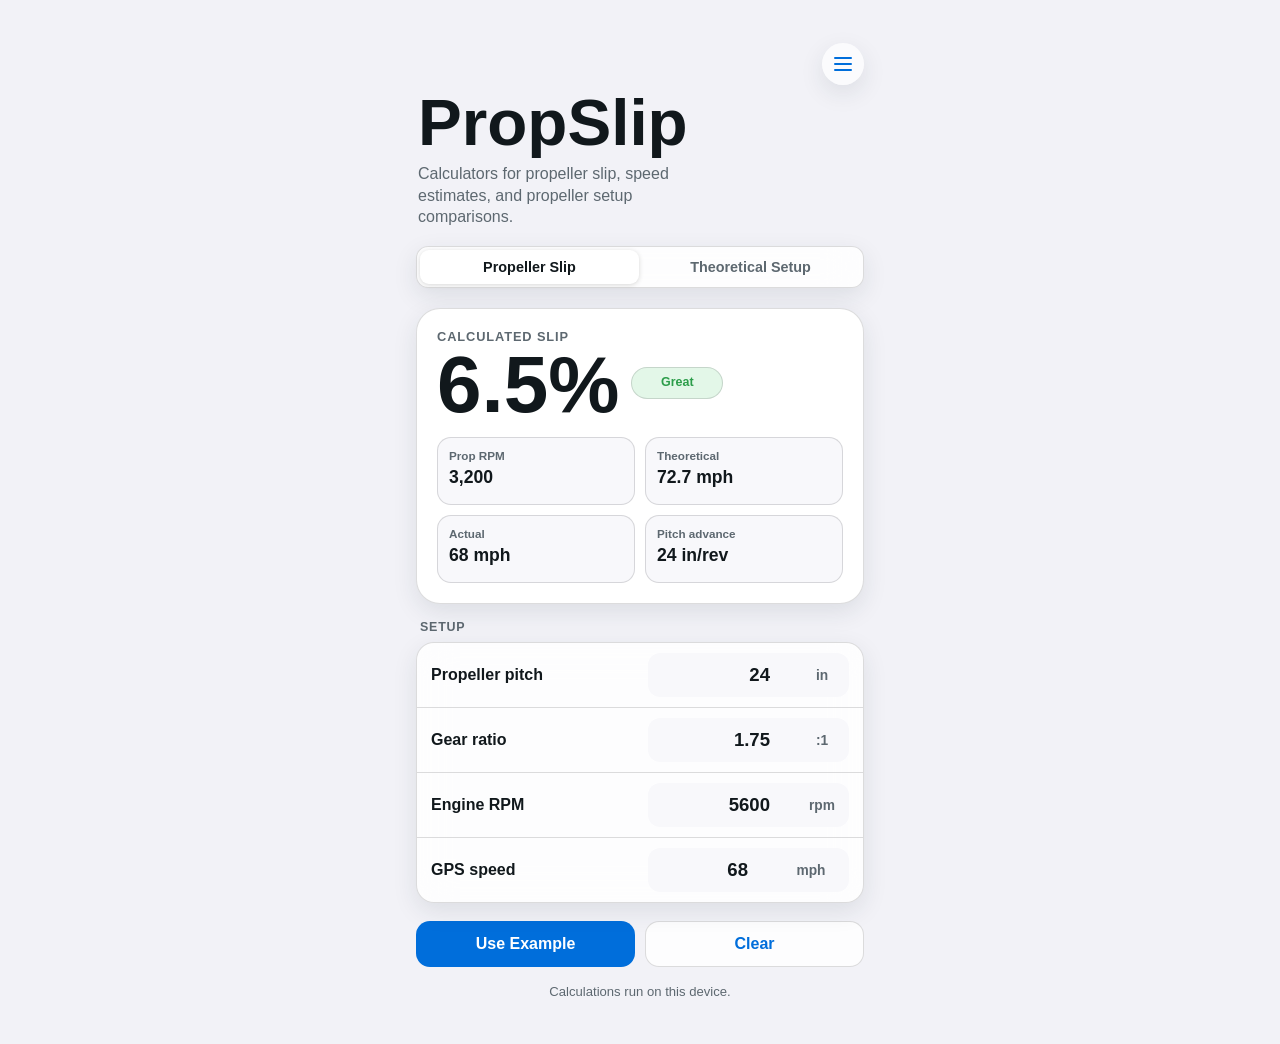
==== commit 6fd9d056: "Prepare PropSlip MVP for Render" ====
--- a/index.html
+++ b/index.html
@@ -4,7 +4,8 @@
     <meta charset="utf-8">
     <meta name="viewport" content="width=device-width, initial-scale=1, viewport-fit=cover">
     <meta name="theme-color" content="#e9f7f7">
-    <title>Propeller Slip Calculator</title>
+    <meta name="description" content="PropSlip offers calculators for propeller slip, speed estimates, and propeller setup comparisons.">
+    <title>PropSlip Boating Calculators</title>
     <script>
       (() => {
         const key = "prop-slip-appearance";
@@ -80,6 +81,10 @@
         box-sizing: border-box;
       }
 
+      [hidden] {
+        display: none !important;
+      }
+
       html {
         min-height: 100%;
         background: var(--bg);
@@ -665,6 +670,28 @@
         word-break: break-word;
       }
 
+      .mini-stat.good {
+        color: color-mix(in srgb, var(--ios-success) 76%, var(--label));
+        background: color-mix(in srgb, var(--ios-success) 14%, var(--elevated-bg));
+        border-color: color-mix(in srgb, var(--ios-success) 28%, var(--separator));
+      }
+
+      .mini-stat.warn {
+        color: color-mix(in srgb, var(--ios-danger) 76%, var(--label));
+        background: color-mix(in srgb, var(--ios-danger) 12%, var(--elevated-bg));
+        border-color: color-mix(in srgb, var(--ios-danger) 26%, var(--separator));
+      }
+
+      .mini-stat.good strong,
+      .mini-stat.good span {
+        color: color-mix(in srgb, var(--ios-success) 76%, var(--label));
+      }
+
+      .mini-stat.warn strong,
+      .mini-stat.warn span {
+        color: color-mix(in srgb, var(--ios-danger) 76%, var(--label));
+      }
+
       .section-title {
         margin: 0 0 8px 4px;
         color: var(--secondary-label);
@@ -674,6 +701,10 @@
         text-transform: uppercase;
       }
 
+      .section-title.spaced {
+        margin-top: 18px;
+      }
+
       .group {
         overflow: hidden;
         border: 1px solid var(--separator);
@@ -723,6 +754,10 @@
         min-height: 44px;
         border-radius: 12px;
         background: var(--ios-control-bg);
+      }
+
+      .value-control select {
+        width: auto;
       }
 
       input {
@@ -963,6 +998,11 @@
         border-bottom: 1px solid var(--separator);
       }
 
+      .settings-row.toggle-row {
+        grid-template-columns: minmax(0, 1fr) auto;
+        align-items: center;
+      }
+
       .settings-row:last-child {
         border-bottom: 0;
       }
@@ -971,13 +1011,74 @@
         font-size: 1rem;
       }
 
+      .switch {
+        position: relative;
+        width: 52px;
+        height: 32px;
+        display: inline-flex;
+        align-items: center;
+      }
+
+      .switch input {
+        position: absolute;
+        inset: 0;
+        width: 100%;
+        height: 100%;
+        opacity: 0;
+        cursor: pointer;
+      }
+
+      .switch-track {
+        width: 100%;
+        height: 100%;
+        border-radius: 999px;
+        background: var(--ios-control-bg);
+        border: 1px solid var(--separator);
+        transition: background-color 160ms ease, border-color 160ms ease;
+      }
+
+      .switch-track::after {
+        content: "";
+        position: absolute;
+        top: 3px;
+        left: 3px;
+        width: 26px;
+        height: 26px;
+        border-radius: 50%;
+        background: var(--elevated-bg);
+        box-shadow: 0 2px 8px rgba(0, 0, 0, 0.24);
+        transition: transform 160ms ease;
+      }
+
+      .switch input:checked + .switch-track {
+        background: var(--ios-accent);
+        border-color: var(--ios-accent);
+      }
+
+      .switch input:checked + .switch-track::after {
+        transform: translateX(20px);
+      }
+
+      .switch input:focus-visible + .switch-track {
+        outline: 3px solid color-mix(in srgb, var(--ios-accent) 38%, transparent);
+        outline-offset: 2px;
+      }
+
       .segmented {
         display: grid;
-        grid-template-columns: repeat(3, 1fr);
+        grid-template-columns: repeat(auto-fit, minmax(0, 1fr));
         gap: 2px;
         padding: 3px;
         border-radius: 12px;
         background: var(--ios-control-bg);
+      }
+
+      .view-switcher {
+        margin-bottom: 4px;
+        border: 1px solid var(--separator);
+        box-shadow: var(--ios-soft-shadow);
+        backdrop-filter: blur(18px);
+        background: var(--group-bg);
       }
 
       .segment {
@@ -1114,34 +1215,6 @@
         background: color-mix(in srgb, #ff9500 14%, var(--elevated-bg));
       }
 
-      .account-state {
-        display: grid;
-        gap: 10px;
-        padding: 14px;
-        border-radius: var(--radius-md);
-        background: var(--ios-control-bg);
-      }
-
-      .account-state strong {
-        font-size: 1rem;
-      }
-
-      .account-state p {
-        margin: 0;
-        color: var(--secondary-label);
-        font-size: 0.9rem;
-        line-height: 1.38;
-      }
-
-      .disabled-action {
-        min-height: 42px;
-        border: 0;
-        border-radius: var(--radius-md);
-        color: var(--tertiary-label);
-        background: var(--ios-control-bg);
-        font-weight: 720;
-      }
-
       .mini-stat {
         background: var(--ios-control-bg);
         border-color: var(--separator);
@@ -1169,6 +1242,10 @@
         overflow: auto;
         max-height: min(78vh, 680px);
         padding-bottom: 18px;
+      }
+
+      .view[hidden] {
+        display: none !important;
       }
 
       @media (prefers-reduced-motion: no-preference) {
@@ -1221,99 +1298,225 @@
       </nav>
 
       <header class="app-header">
-        <h1 id="app-title">Prop Slip</h1>
-        <p class="subtitle">Fast setup math for pitch, gear ratio, RPM, and GPS speed.</p>
+        <h1 id="app-title">PropSlip</h1>
+        <p class="subtitle">Calculators for propeller slip, speed estimates, and propeller setup comparisons.</p>
       </header>
 
-      <section class="stack" aria-label="Propeller slip calculator">
-        <section class="result-card" aria-live="polite">
-          <div class="result-content">
-            <div class="result-top">
-              <div>
-                <p class="metric-label">Calculated slip</p>
-                <div class="slip-readout">
-                  <p class="slip-value" id="slipValue">--</p>
-                  <span class="status-pill" id="statusPill">Waiting</span>
+      <section class="stack" aria-label="Boating calculators">
+        <div class="segmented view-switcher" id="calculatorSwitcher" role="group" aria-label="Calculator selection">
+          <button class="segment" type="button" data-view="slip" aria-pressed="true">Propeller Slip</button>
+          <button class="segment" type="button" id="whatIfTab" data-view="whatif" aria-pressed="false">Theoretical Setup</button>
+        </div>
+
+        <div id="view-slip" class="view stack">
+          <section class="result-card" aria-live="polite">
+            <div class="result-content">
+              <div class="result-top">
+                <div>
+                  <p class="metric-label">Calculated slip</p>
+                  <div class="slip-readout">
+                    <p class="slip-value" id="slipValue">--</p>
+                    <span class="status-pill" id="statusPill">Waiting</span>
+                  </div>
+                </div>
+              </div>
+
+              <div class="mini-grid">
+                <div class="mini-stat">
+                  <strong>Prop RPM</strong>
+                  <span id="propRpmValue">--</span>
+                </div>
+                <div class="mini-stat">
+                  <strong>Theoretical</strong>
+                  <span id="theoreticalValue">--</span>
+                </div>
+                <div class="mini-stat">
+                  <strong>Actual</strong>
+                  <span id="actualValue">--</span>
+                </div>
+                <div class="mini-stat">
+                  <strong>Pitch advance</strong>
+                  <span id="advanceValue">--</span>
                 </div>
               </div>
             </div>
-
-            <div class="mini-grid">
-              <div class="mini-stat">
-                <strong>Prop RPM</strong>
-                <span id="propRpmValue">--</span>
+          </section>
+
+          <form id="calculator-form">
+            <p class="section-title">Setup</p>
+            <div class="group">
+              <div class="field-row">
+                <div class="field-label">
+                  <label for="pitch">Propeller pitch</label>
+                </div>
+                <div class="value-control">
+                  <input id="pitch" name="pitch" type="number" inputmode="decimal" min="1" step="0.5" value="24" autocomplete="off">
+                  <span class="unit" id="pitchUnitLabel">in</span>
+                </div>
               </div>
-              <div class="mini-stat">
-                <strong>Theoretical</strong>
-                <span id="theoreticalValue">--</span>
+
+              <div class="field-row">
+                <div class="field-label">
+                  <label for="gearRatio">Gear ratio</label>
+                </div>
+                <div class="value-control">
+                  <input id="gearRatio" name="gearRatio" type="number" inputmode="decimal" min="0.1" step="0.01" value="1.75" autocomplete="off">
+                  <span class="unit">:1</span>
+                </div>
               </div>
-              <div class="mini-stat">
-                <strong>Actual</strong>
-                <span id="actualValue">--</span>
+
+              <div class="field-row">
+                <div class="field-label">
+                  <label for="rpm">Engine RPM</label>
+                </div>
+                <div class="value-control">
+                  <input id="rpm" name="rpm" type="number" inputmode="numeric" min="100" step="100" value="5600" autocomplete="off">
+                  <span class="unit">rpm</span>
+                </div>
               </div>
-              <div class="mini-stat">
-                <strong>Pitch advance</strong>
-                <span id="advanceValue">--</span>
+
+              <div class="field-row">
+                <div class="field-label">
+                  <label for="speed">GPS speed</label>
+                </div>
+                <div class="value-control">
+                  <input id="speed" name="speed" type="number" inputmode="decimal" min="0" step="0.1" value="68" autocomplete="off">
+                  <select id="speedUnit" name="speedUnit" aria-label="Speed unit">
+                    <option value="mph" selected>mph</option>
+                    <option value="knots">kn</option>
+                    <option value="kph">km/h</option>
+                  </select>
+                </div>
               </div>
             </div>
+          </form>
+
+          <div class="actions">
+            <button class="primary-button" type="button" id="exampleButton">Use Example</button>
+            <button class="secondary-button" type="button" id="clearButton">Clear</button>
           </div>
-        </section>
-
-        <form id="calculator-form">
-          <p class="section-title">Setup</p>
-          <div class="group">
-            <div class="field-row">
-              <div class="field-label">
-                <label for="pitch">Propeller pitch</label>
+
+          <p class="privacy-strip">Calculations run on this device.</p>
+        </div>
+
+        <div id="view-whatif" class="view stack" hidden>
+          <section class="result-card" aria-live="polite">
+            <div class="result-content">
+              <div class="result-top">
+                <div>
+                  <p class="metric-label" id="whatIfMetricLabel">Estimated speed</p>
+                  <div class="slip-readout">
+                    <p class="slip-value" id="whatIfResultValue">--</p>
+                    <span class="status-pill" id="whatIfStatusPill">Waiting</span>
+                  </div>
+                </div>
               </div>
-              <div class="value-control">
-                <input id="pitch" name="pitch" type="number" inputmode="decimal" min="1" step="0.5" value="24" autocomplete="off">
-                <span class="unit" id="pitchUnitLabel">in</span>
+
+              <div class="mini-grid">
+                <div class="mini-stat" id="whatIfStatA">
+                  <strong id="whatIfStatALabel">Prop RPM</strong>
+                  <span id="whatIfStatAValue">--</span>
+                </div>
+                <div class="mini-stat" id="whatIfStatB">
+                  <strong id="whatIfStatBLabel">Theoretical</strong>
+                  <span id="whatIfStatBValue">--</span>
+                </div>
               </div>
             </div>
-
-            <div class="field-row">
-              <div class="field-label">
-                <label for="gearRatio">Gear ratio</label>
+          </section>
+
+          <form id="whatif-form">
+            <p class="section-title">Setup A</p>
+            <div class="group">
+              <div class="field-row">
+                <div class="field-label">
+                  <label for="comparePitchA">Propeller pitch</label>
+                </div>
+                <div class="value-control">
+                  <input id="comparePitchA" name="comparePitchA" type="number" inputmode="decimal" min="1" step="0.5" value="24" autocomplete="off">
+                  <span class="unit">in</span>
+                </div>
               </div>
-              <div class="value-control">
-                <input id="gearRatio" name="gearRatio" type="number" inputmode="decimal" min="0.1" step="0.01" value="1.75" autocomplete="off">
-                <span class="unit">:1</span>
+              <div class="field-row">
+                <div class="field-label">
+                  <label for="compareGearRatioA">Gear ratio</label>
+                </div>
+                <div class="value-control">
+                  <input id="compareGearRatioA" name="compareGearRatioA" type="number" inputmode="decimal" min="0.1" step="0.01" value="1.75" autocomplete="off">
+                  <span class="unit">:1</span>
+                </div>
+              </div>
+              <div class="field-row">
+                <div class="field-label">
+                  <label for="compareRpmA">Engine RPM</label>
+                </div>
+                <div class="value-control">
+                  <input id="compareRpmA" name="compareRpmA" type="number" inputmode="numeric" min="100" step="100" value="5600" autocomplete="off">
+                  <span class="unit">rpm</span>
+                </div>
+              </div>
+              <div class="field-row">
+                <div class="field-label">
+                  <label for="compareSlipA">Target slip</label>
+                </div>
+                <div class="value-control">
+                  <input id="compareSlipA" name="compareSlipA" type="number" inputmode="decimal" min="0" max="100" step="0.1" value="10" autocomplete="off">
+                  <span class="unit">%</span>
+                </div>
               </div>
             </div>
 
-            <div class="field-row">
-              <div class="field-label">
-                <label for="rpm">Engine RPM</label>
+            <div class="settings-row toggle-row">
+              <strong>Compare with Setup B</strong>
+              <label class="switch" for="comparisonModeToggle">
+                <input id="comparisonModeToggle" type="checkbox" autocomplete="off">
+                <span class="switch-track" aria-hidden="true"></span>
+              </label>
+            </div>
+
+            <div id="compareSetupB" hidden>
+              <p class="section-title spaced">Setup B</p>
+              <div class="group">
+              <div class="field-row">
+                <div class="field-label">
+                  <label for="comparePitchB">Propeller pitch</label>
+                </div>
+                <div class="value-control">
+                  <input id="comparePitchB" name="comparePitchB" type="number" inputmode="decimal" min="1" step="0.5" value="26" autocomplete="off">
+                  <span class="unit">in</span>
+                </div>
               </div>
-              <div class="value-control">
-                <input id="rpm" name="rpm" type="number" inputmode="numeric" min="100" step="100" value="5600" autocomplete="off">
-                <span class="unit">rpm</span>
+              <div class="field-row">
+                <div class="field-label">
+                  <label for="compareGearRatioB">Gear ratio</label>
+                </div>
+                <div class="value-control">
+                  <input id="compareGearRatioB" name="compareGearRatioB" type="number" inputmode="decimal" min="0.1" step="0.01" value="1.75" autocomplete="off">
+                  <span class="unit">:1</span>
+                </div>
+              </div>
+              <div class="field-row">
+                <div class="field-label">
+                  <label for="compareRpmB">Engine RPM</label>
+                </div>
+                <div class="value-control">
+                  <input id="compareRpmB" name="compareRpmB" type="number" inputmode="numeric" min="100" step="100" value="5600" autocomplete="off">
+                  <span class="unit">rpm</span>
+                </div>
+              </div>
+              <div class="field-row">
+                <div class="field-label">
+                  <label for="compareSlipB">Target slip</label>
+                </div>
+                <div class="value-control">
+                  <input id="compareSlipB" name="compareSlipB" type="number" inputmode="decimal" min="0" max="100" step="0.1" value="10" autocomplete="off">
+                  <span class="unit">%</span>
+                </div>
+              </div>
               </div>
             </div>
-
-            <div class="field-row">
-              <div class="field-label">
-                <label for="speed">GPS speed</label>
-              </div>
-              <div class="value-control">
-                <input id="speed" name="speed" type="number" inputmode="decimal" min="0" step="0.1" value="68" autocomplete="off">
-                <select id="speedUnit" name="speedUnit" aria-label="Speed unit">
-                  <option value="mph" selected>mph</option>
-                  <option value="knots">kn</option>
-                  <option value="kph">km/h</option>
-                </select>
-              </div>
-            </div>
-          </div>
-        </form>
-
-        <div class="actions">
-          <button class="primary-button" type="button" id="exampleButton">Use Example</button>
-          <button class="secondary-button" type="button" id="clearButton">Clear</button>
+          </form>
         </div>
-
-        <p class="privacy-strip">Guest mode: calculations are not saved.</p>
       </section>
     </main>
 
@@ -1329,7 +1532,9 @@
           <button class="menu-item" type="button" data-open-sheet="aboutSheet">About</button>
           <button class="menu-item" type="button" data-open-sheet="privacySheet">Privacy</button>
           <button class="menu-item" type="button" data-open-sheet="accessibilitySheet">Accessibility</button>
-          <button class="menu-item" type="button" data-open-sheet="comingSoonSheet">Coming Soon</button>
+          <button class="menu-item" type="button" data-open-sheet="termsSheet">Terms & Disclaimer</button>
+          <button class="menu-item" type="button" data-open-sheet="contactSheet">Contact</button>
+          <button class="menu-item" type="button" data-open-sheet="mobileAppsSheet">Mobile Apps</button>
           <button class="menu-item" type="button" data-open-sheet="settingsSheet">Settings</button>
         </div>
       </div>
@@ -1372,7 +1577,7 @@
           <h2 id="aboutTitle">What is Propeller Slip?</h2>
           <button class="done-button" type="button" data-close="aboutSheet">Done</button>
         </div>
-        <p class="sheet-copy">Propeller slip is the gap between how far the propeller should advance in theory and how far the boat actually moves through the water. This guest calculator helps compare setup changes, prop choices, and running conditions.</p>
+        <p class="sheet-copy">Propeller slip is the gap between how far the propeller should advance in theory and how far the boat actually moves through the water. PropSlip helps compare setup changes, prop choices, and running conditions.</p>
         <div class="formula-card" aria-label="Slip percent formula">
           <p class="formula-title">Slip percentage</p>
           <div class="formula-row">
@@ -1398,12 +1603,28 @@
         </div>
         <div class="info-list">
           <section class="info-item">
+            <h3>Last updated</h3>
+            <p>July 2, 2026.</p>
+          </section>
+          <section class="info-item">
             <h3>On-device calculation</h3>
             <p>The calculator runs entirely in this page. Your pitch, ratio, RPM, and speed values are not sent anywhere.</p>
           </section>
           <section class="info-item">
             <h3>Current data storage</h3>
-            <p>No accounts, sign in, saved calculations, analytics, or tracking are active. The app only stores appearance and speed-unit preferences on this device.</p>
+            <p>PropSlip stores appearance, speed-unit, and theoretical setup comparison preferences in this browser. These preferences stay on this device.</p>
+          </section>
+          <section class="info-item">
+            <h3>Data collection</h3>
+            <p>The current site does not use cookies, analytics, advertising trackers, contact forms, or payment forms. A web host may process standard server logs, such as IP address and request time, to deliver and secure the site.</p>
+          </section>
+          <section class="info-item">
+            <h3>Updates</h3>
+            <p>This notice should be reviewed before public launch and whenever analytics, contact forms, ads, payments, or mobile app data collection are added.</p>
+          </section>
+          <section class="info-item">
+            <h3>Children</h3>
+            <p>PropSlip is not directed to children and does not knowingly collect personal information from children.</p>
           </section>
         </div>
       </div>
@@ -1424,44 +1645,84 @@
           </section>
           <section class="info-item">
             <h3>Color safety</h3>
-            <p>The result also uses text labels like Efficient, Typical, and High slip so color is not the only signal.</p>
+            <p>Results use text labels and numeric values so color is not the only signal.</p>
           </section>
           <section class="info-item">
-            <h3>Color blindness modes</h3>
-            <p>A color-blind-safe palette option is worth considering, but the first step is a full contrast and color-dependence audit.</p>
+            <h3>Target standard</h3>
+            <p>The site should be checked against WCAG Level AA before public launch and again before any iOS or Android app release.</p>
           </section>
         </div>
       </div>
     </dialog>
 
-    <dialog class="sheet" id="comingSoonSheet" aria-labelledby="comingSoonTitle">
+    <dialog class="sheet" id="termsSheet" aria-labelledby="termsTitle">
       <div class="sheet-body">
         <div class="grabber" aria-hidden="true"></div>
         <div class="sheet-head">
           <button class="back-button" type="button" data-back-menu>Menu</button>
-          <h2 id="comingSoonTitle">Coming Soon</h2>
-          <button class="done-button" type="button" data-close="comingSoonSheet">Done</button>
-        </div>
-        <div class="account-state">
-          <strong>Guest mode today</strong>
-          <p>You can use the calculator without an account. Nothing is saved in the current version.</p>
+          <h2 id="termsTitle">Terms & Disclaimer</h2>
+          <button class="done-button" type="button" data-close="termsSheet">Done</button>
         </div>
         <div class="info-list">
           <section class="info-item">
-            <h3>Accounts</h3>
-            <p>Optional sign in will allow users to save prop slip calculations.</p>
+            <h3>Last updated</h3>
+            <p>July 2, 2026.</p>
           </section>
           <section class="info-item">
-            <h3>Named calculations</h3>
-            <p>Create an account, save prop slip calculations, name each setup, and review saved runs later.</p>
+            <h3>Informational use</h3>
+            <p>PropSlip provides estimates for setup planning and comparison. It is not a substitute for manufacturer specifications, professional marine advice, inspection, or safe boating judgment.</p>
           </section>
           <section class="info-item">
-            <h3>History</h3>
-            <p>Saved runs will be designed as an optional feature, separate from guest calculations.</p>
+            <h3>Accuracy</h3>
+            <p>Results depend on the values you enter and simplify real-world conditions. Hull design, load, trim, water, altitude, propeller condition, and measurement error can all change actual performance.</p>
+          </section>
+          <section class="info-item">
+            <h3>Safety</h3>
+            <p>Always operate within posted limits, equipment ratings, local laws, and safe conditions. Do not use calculator output as the only basis for a propeller, engine, or operating decision.</p>
           </section>
         </div>
-        <button class="disabled-action" type="button" disabled>Create Account - Coming Soon</button>
-        <button class="disabled-action" type="button" disabled>Sign In - Coming Soon</button>
+      </div>
+    </dialog>
+
+    <dialog class="sheet" id="contactSheet" aria-labelledby="contactTitle">
+      <div class="sheet-body">
+        <div class="grabber" aria-hidden="true"></div>
+        <div class="sheet-head">
+          <button class="back-button" type="button" data-back-menu>Menu</button>
+          <h2 id="contactTitle">Contact</h2>
+          <button class="done-button" type="button" data-close="contactSheet">Done</button>
+        </div>
+        <div class="info-list">
+          <section class="info-item">
+            <h3>Support contact</h3>
+            <p>Email propslipsupport@gmail.com for privacy, accessibility, and site-support questions.</p>
+          </section>
+          <section class="info-item">
+            <h3>Feedback</h3>
+            <p>Use contact messages for calculator bugs, accessibility barriers, and formula questions. Do not send sensitive personal, financial, medical, or location information.</p>
+          </section>
+        </div>
+      </div>
+    </dialog>
+
+    <dialog class="sheet" id="mobileAppsSheet" aria-labelledby="mobileAppsTitle">
+      <div class="sheet-body">
+        <div class="grabber" aria-hidden="true"></div>
+        <div class="sheet-head">
+          <button class="back-button" type="button" data-back-menu>Menu</button>
+          <h2 id="mobileAppsTitle">Mobile Apps</h2>
+          <button class="done-button" type="button" data-close="mobileAppsSheet">Done</button>
+        </div>
+        <div class="info-list">
+          <section class="info-item">
+            <h3>iOS and Android</h3>
+            <p>PropSlip plans to support iOS and Android in the future. The current MVP is this website with the Propeller Slip and Theoretical Setup calculators.</p>
+          </section>
+          <section class="info-item">
+            <h3>App privacy</h3>
+            <p>Before app release, the public privacy notice and store disclosures should match the app's actual data collection, permissions, diagnostics, and third-party SDKs.</p>
+          </section>
+        </div>
       </div>
     </dialog>
 
@@ -1500,6 +1761,7 @@
       const MPH_PER_KPH = 0.621371192;
       const APPEARANCE_KEY = "prop-slip-appearance";
       const UNIT_SYSTEM_KEY = "prop-slip-unit-system";
+      const COMPARISON_MODE_KEY = "prop-slip-comparison-mode";
       const UNIT_SYSTEMS = {
         imperial: { speedUnit: "mph", speedLabel: "mph" },
         metric: { speedUnit: "kph", speedLabel: "km/h" },
@@ -1511,11 +1773,6 @@
         rpm: "5600",
         speed: "68",
         speedUnit: "mph"
-      };
-      const authState = {
-        mode: "guest",
-        user: null,
-        savedCalculations: []
       };
 
       const systemScheme = window.matchMedia("(prefers-color-scheme: dark)");
@@ -1536,6 +1793,33 @@
         advanceValue: document.querySelector("#advanceValue"),
         exampleButton: document.querySelector("#exampleButton"),
         clearButton: document.querySelector("#clearButton"),
+        whatIfForm: document.querySelector("#whatif-form"),
+        comparePitchA: document.querySelector("#comparePitchA"),
+        compareGearRatioA: document.querySelector("#compareGearRatioA"),
+        compareRpmA: document.querySelector("#compareRpmA"),
+        compareSlipA: document.querySelector("#compareSlipA"),
+        comparePitchB: document.querySelector("#comparePitchB"),
+        compareGearRatioB: document.querySelector("#compareGearRatioB"),
+        compareRpmB: document.querySelector("#compareRpmB"),
+        compareSlipB: document.querySelector("#compareSlipB"),
+        compareSetupB: document.querySelector("#compareSetupB"),
+        whatIfMetricLabel: document.querySelector("#whatIfMetricLabel"),
+        whatIfResultValue: document.querySelector("#whatIfResultValue"),
+        whatIfStatusPill: document.querySelector("#whatIfStatusPill"),
+        whatIfStatA: document.querySelector("#whatIfStatA"),
+        whatIfStatALabel: document.querySelector("#whatIfStatALabel"),
+        whatIfStatAValue: document.querySelector("#whatIfStatAValue"),
+        whatIfStatB: document.querySelector("#whatIfStatB"),
+        whatIfStatBLabel: document.querySelector("#whatIfStatBLabel"),
+        whatIfStatBValue: document.querySelector("#whatIfStatBValue"),
+        whatIfTab: document.querySelector("#whatIfTab"),
+        calculatorSwitcher: document.querySelector("#calculatorSwitcher"),
+        comparisonModeToggle: document.querySelector("#comparisonModeToggle"),
+        viewSwitcherButtons: document.querySelectorAll("[data-view]"),
+        views: {
+          slip: document.querySelector("#view-slip"),
+          whatif: document.querySelector("#view-whatif")
+        },
         menuButton: document.querySelector("#menuButton"),
         menuSheet: document.querySelector("#menuSheet"),
         menuItems: document.querySelectorAll("[data-open-sheet]"),
@@ -1543,7 +1827,9 @@
         aboutSheet: document.querySelector("#aboutSheet"),
         privacySheet: document.querySelector("#privacySheet"),
         accessibilitySheet: document.querySelector("#accessibilitySheet"),
-        comingSoonSheet: document.querySelector("#comingSoonSheet"),
+        termsSheet: document.querySelector("#termsSheet"),
+        contactSheet: document.querySelector("#contactSheet"),
+        mobileAppsSheet: document.querySelector("#mobileAppsSheet"),
         settingsSheet: document.querySelector("#settingsSheet"),
         closeButtons: document.querySelectorAll("[data-close]"),
         backButtons: document.querySelectorAll("[data-back-menu]"),
@@ -1556,6 +1842,11 @@
         maximumFractionDigits: 1
       });
 
+      const diffFormatter = new Intl.NumberFormat("en-US", {
+        maximumFractionDigits: 1,
+        signDisplay: "always"
+      });
+
       const integerFormatter = new Intl.NumberFormat("en-US", {
         maximumFractionDigits: 0
       });
@@ -1577,6 +1868,14 @@
         }
       }
 
+      function getStoredComparisonMode() {
+        try {
+          return localStorage.getItem(COMPARISON_MODE_KEY) === "on";
+        } catch (error) {
+          return false;
+        }
+      }
+
       function toNumber(input) {
         const value = Number.parseFloat(input.value);
         return Number.isFinite(value) ? value : NaN;
@@ -1594,8 +1893,13 @@
         return mph;
       }
 
+      function speedUnitLabel(unit) {
+        const system = Object.values(UNIT_SYSTEMS).find((entry) => entry.speedUnit === unit);
+        return system ? system.speedLabel : unit;
+      }
+
       function formatSpeed(mph, unit = UNIT_SYSTEMS[activeUnitSystem].speedUnit) {
-        return `${numberFormatter.format(speedFromMph(mph, unit))} ${UNIT_SYSTEMS[activeUnitSystem].speedLabel}`;
+        return `${numberFormatter.format(speedFromMph(mph, unit))} ${speedUnitLabel(unit)}`;
       }
 
       function formatInputValue(value, digits = 2) {
@@ -1692,6 +1996,100 @@
         fields.advanceValue.textContent = `${numberFormatter.format(pitch)} in/rev`;
       }
 
+      function estimateSetup(pitch, gearRatio, rpm, slip) {
+        if (![pitch, gearRatio, rpm, slip].every(Number.isFinite)) return null;
+        if (pitch <= 0 || gearRatio <= 0 || rpm <= 0 || slip < 0 || slip > 100) return null;
+
+        const propRpm = rpm / gearRatio;
+        const theoreticalMph = (propRpm * pitch) / 1056;
+        const estimatedMph = theoreticalMph * (1 - (slip / 100));
+        return { propRpm, theoreticalMph, estimatedMph };
+      }
+
+      function setWhatIfWaiting() {
+        fields.whatIfMetricLabel.textContent = fields.comparisonModeToggle.checked ? "Speed difference" : "Estimated speed";
+        fields.whatIfResultValue.textContent = "--";
+        fields.whatIfStatusPill.hidden = false;
+        fields.whatIfStatusPill.textContent = "Waiting";
+        fields.whatIfStatusPill.className = "status-pill";
+        fields.whatIfStatA.className = "mini-stat";
+        fields.whatIfStatB.className = "mini-stat";
+        fields.whatIfStatALabel.textContent = fields.comparisonModeToggle.checked ? "Setup A" : "Prop RPM";
+        fields.whatIfStatAValue.textContent = "--";
+        fields.whatIfStatBLabel.textContent = fields.comparisonModeToggle.checked ? "Setup B" : "Theoretical";
+        fields.whatIfStatBValue.textContent = "--";
+      }
+
+      function calculateWhatIf() {
+        const setupA = estimateSetup(
+          toNumber(fields.comparePitchA),
+          toNumber(fields.compareGearRatioA),
+          toNumber(fields.compareRpmA),
+          toNumber(fields.compareSlipA)
+        );
+
+        if (!setupA) {
+          setWhatIfWaiting();
+          return;
+        }
+
+        const unit = UNIT_SYSTEMS[activeUnitSystem].speedUnit;
+        const label = UNIT_SYSTEMS[activeUnitSystem].speedLabel;
+
+        if (!fields.comparisonModeToggle.checked) {
+          fields.whatIfMetricLabel.textContent = "Estimated speed";
+          fields.whatIfResultValue.textContent = formatSpeed(setupA.estimatedMph, unit);
+          fields.whatIfStatusPill.hidden = false;
+          fields.whatIfStatusPill.textContent = "Setup A";
+          fields.whatIfStatusPill.className = "status-pill";
+          fields.whatIfStatA.className = "mini-stat";
+          fields.whatIfStatB.className = "mini-stat";
+          fields.whatIfStatALabel.textContent = "Prop RPM";
+          fields.whatIfStatAValue.textContent = integerFormatter.format(setupA.propRpm);
+          fields.whatIfStatBLabel.textContent = "Theoretical";
+          fields.whatIfStatBValue.textContent = formatSpeed(setupA.theoreticalMph, unit);
+          return;
+        }
+
+        const setupB = estimateSetup(
+          toNumber(fields.comparePitchB),
+          toNumber(fields.compareGearRatioB),
+          toNumber(fields.compareRpmB),
+          toNumber(fields.compareSlipB)
+        );
+
+        if (!setupB) {
+          setWhatIfWaiting();
+          return;
+        }
+
+        const diff = speedFromMph(setupB.estimatedMph - setupA.estimatedMph, unit);
+
+        fields.whatIfMetricLabel.textContent = "Speed difference";
+        fields.whatIfStatusPill.hidden = true;
+        fields.whatIfStatALabel.textContent = "Setup A";
+        fields.whatIfStatAValue.textContent = formatSpeed(setupA.estimatedMph, unit);
+        fields.whatIfStatBLabel.textContent = "Setup B";
+        fields.whatIfStatBValue.textContent = formatSpeed(setupB.estimatedMph, unit);
+
+        if (Math.abs(diff) < 0.05) {
+          fields.whatIfResultValue.textContent = `0 ${label}`;
+          fields.whatIfStatA.className = "mini-stat";
+          fields.whatIfStatB.className = "mini-stat";
+          return;
+        }
+
+        fields.whatIfResultValue.textContent = `${diffFormatter.format(diff)} ${label}`;
+
+        if (diff > 0) {
+          fields.whatIfStatA.className = "mini-stat warn";
+          fields.whatIfStatB.className = "mini-stat good";
+        } else {
+          fields.whatIfStatA.className = "mini-stat good";
+          fields.whatIfStatB.className = "mini-stat warn";
+        }
+      }
+
       function loadExample() {
         const selectedUnits = UNIT_SYSTEMS[activeUnitSystem];
         fields.pitch.value = DEFAULTS.pitch;
@@ -1700,6 +2098,7 @@
         fields.speed.value = formatInputValue(speedFromMph(Number(DEFAULTS.speed), selectedUnits.speedUnit));
         fields.speedUnit.value = selectedUnits.speedUnit;
         calculate();
+        calculateWhatIf();
       }
 
       function clearInputs() {
@@ -1766,6 +2165,7 @@
         }
 
         calculate();
+        calculateWhatIf();
       }
 
       function openSheet(sheet) {
@@ -1790,6 +2190,38 @@
         closeSheet(fromSheet);
         openSheet(toSheet);
       }
+
+      function switchView(viewId) {
+        fields.viewSwitcherButtons.forEach((button) => {
+          button.setAttribute("aria-pressed", String(button.dataset.view === viewId));
+        });
+
+        Object.entries(fields.views).forEach(([id, view]) => {
+          if (id === viewId) {
+            view.removeAttribute("hidden");
+          } else {
+            view.setAttribute("hidden", "");
+          }
+        });
+      }
+
+      function applyComparisonMode(enabled, persist = true) {
+        fields.comparisonModeToggle.checked = enabled;
+        fields.compareSetupB.hidden = !enabled;
+        calculateWhatIf();
+
+        if (persist) {
+          try {
+            localStorage.setItem(COMPARISON_MODE_KEY, enabled ? "on" : "off");
+          } catch (error) {
+            return;
+          }
+        }
+      }
+
+      fields.viewSwitcherButtons.forEach((button) => {
+        button.addEventListener("click", () => switchView(button.dataset.view));
+      });
 
       fields.form.addEventListener("input", calculate);
       fields.form.addEventListener("change", calculate);
@@ -1803,6 +2235,11 @@
           calculate();
         }, 0);
       });
+      fields.whatIfForm.addEventListener("input", calculateWhatIf);
+      fields.whatIfForm.addEventListener("change", calculateWhatIf);
+      fields.comparisonModeToggle.addEventListener("change", () => {
+        applyComparisonMode(fields.comparisonModeToggle.checked);
+      });
       fields.exampleButton.addEventListener("click", loadExample);
       fields.clearButton.addEventListener("click", clearInputs);
       fields.menuButton.addEventListener("click", () => openSheet(fields.menuSheet));
@@ -1827,7 +2264,7 @@
         });
       });
 
-      [fields.menuSheet, fields.tutorialSheet, fields.aboutSheet, fields.privacySheet, fields.accessibilitySheet, fields.comingSoonSheet, fields.settingsSheet].forEach((sheet) => {
+      [fields.menuSheet, fields.tutorialSheet, fields.aboutSheet, fields.privacySheet, fields.accessibilitySheet, fields.termsSheet, fields.contactSheet, fields.mobileAppsSheet, fields.settingsSheet].forEach((sheet) => {
         sheet.addEventListener("click", (event) => {
           if (event.target === sheet) closeSheet(sheet);
         });
@@ -1870,6 +2307,8 @@
 
       applyAppearance(getStoredAppearance(), false);
       applyUnitSystem(getStoredUnitSystem(), true, false);
+      applyComparisonMode(getStoredComparisonMode(), false);
+      calculateWhatIf();
     </script>
   </body>
 </html>
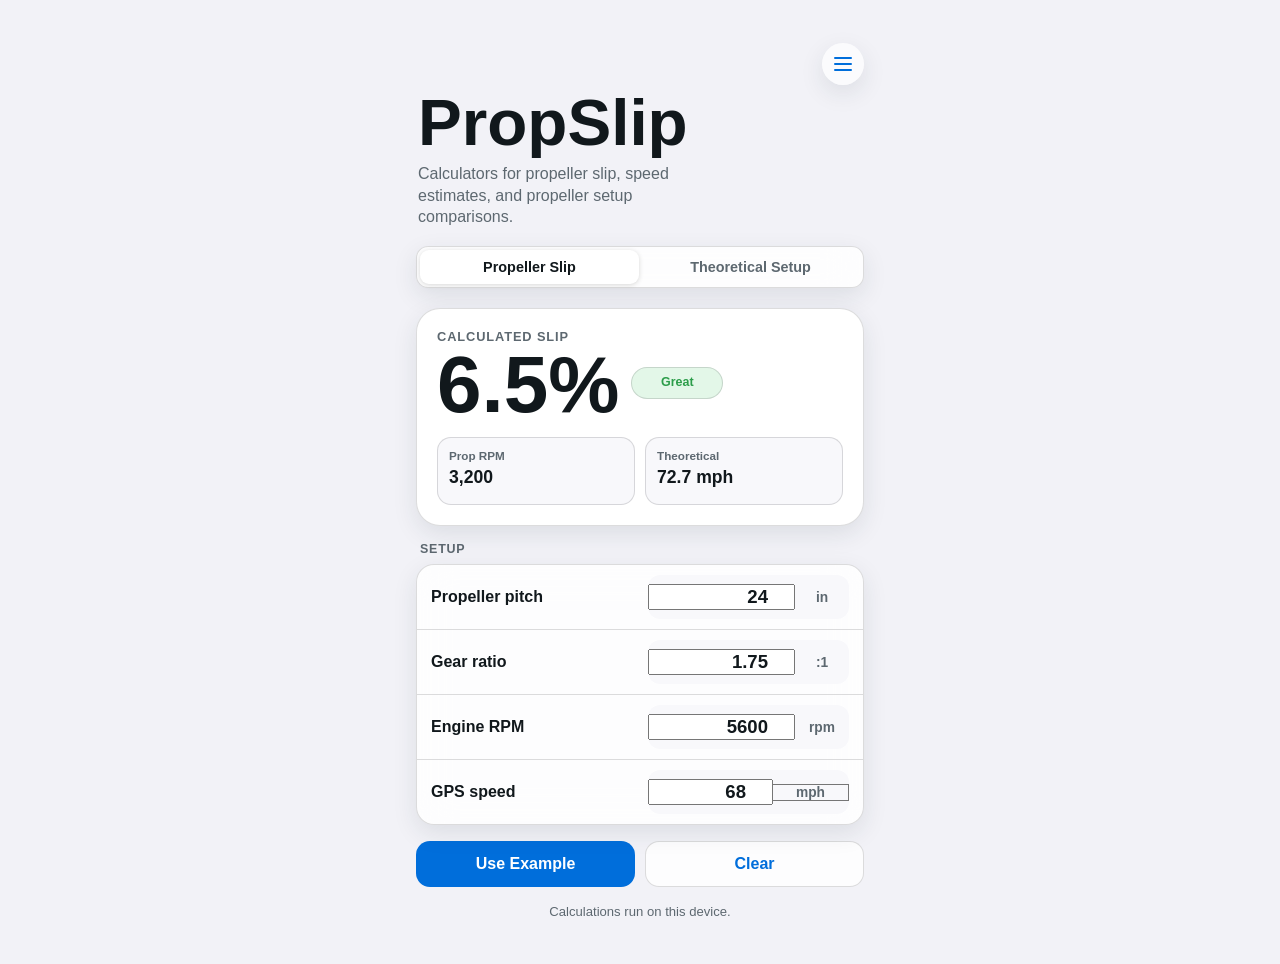
==== commit 1be57718: "Refine calculator UI and accessibility" ====
--- a/index.html
+++ b/index.html
@@ -24,458 +24,6 @@
     <style>
       :root {
         color-scheme: light;
-        --bg: #edf7f7;
-        --bg-start: #dff2f3;
-        --bg-end: #f6f1e8;
-        --ink: #102326;
-        --muted: #53676b;
-        --line: #cadadd;
-        --panel: #ffffff;
-        --control: #ffffff;
-        --control-addon: #f0f7f7;
-        --accent: #00747c;
-        --accent-strong: #064f57;
-        --accent-soft: #d9f1f2;
-        --code-ink: #12383b;
-        --accent-warm: #d48212;
-        --warn: #a33d2a;
-        --good: #217948;
-        --result-bg: linear-gradient(180deg, #064f57, #123b42);
-        --result-ink: #f8fffe;
-        --result-muted: rgba(248, 255, 254, 0.78);
-        --detail-bg: rgba(255, 255, 255, 0.1);
-        --detail-border: rgba(255, 255, 255, 0.14);
-        --overlay: rgba(5, 26, 30, 0.54);
-        --shadow: 0 20px 50px rgba(24, 54, 58, 0.14);
-        font-family: Inter, ui-sans-serif, system-ui, -apple-system, BlinkMacSystemFont, "Segoe UI", sans-serif;
-      }
-
-      [data-theme="dark"] {
-        color-scheme: dark;
-        --bg: #071f24;
-        --bg-start: #0b343b;
-        --bg-end: #061317;
-        --ink: #edfafa;
-        --muted: #a7c1c5;
-        --line: #24474e;
-        --panel: #0f2a30;
-        --control: #0a2228;
-        --control-addon: #14333a;
-        --accent: #4ecbd2;
-        --accent-strong: #8fe5e8;
-        --accent-soft: #123c43;
-        --code-ink: #d9f7f7;
-        --accent-warm: #f0ad3d;
-        --warn: #ff9a84;
-        --good: #6bd799;
-        --result-bg: linear-gradient(180deg, #0a4951, #0a262c);
-        --result-ink: #f8fffe;
-        --result-muted: rgba(248, 255, 254, 0.76);
-        --detail-bg: rgba(255, 255, 255, 0.08);
-        --detail-border: rgba(255, 255, 255, 0.12);
-        --overlay: rgba(1, 12, 15, 0.7);
-        --shadow: 0 22px 54px rgba(0, 0, 0, 0.32);
-      }
-
-      * {
-        box-sizing: border-box;
-      }
-
-      [hidden] {
-        display: none !important;
-      }
-
-      html {
-        min-height: 100%;
-        background: var(--bg);
-      }
-
-      body {
-        min-height: 100vh;
-        margin: 0;
-        color: var(--ink);
-        background:
-          radial-gradient(circle at 18% 0%, color-mix(in srgb, var(--accent) 16%, transparent), transparent 26rem),
-          linear-gradient(180deg, var(--bg-start) 0%, var(--bg) 36%, var(--bg-end) 100%);
-      }
-
-      button,
-      input,
-      select {
-        font: inherit;
-      }
-
-      .app {
-        width: min(100%, 480px);
-        min-height: 100vh;
-        margin: 0 auto;
-        padding: max(18px, env(safe-area-inset-top)) 18px max(24px, env(safe-area-inset-bottom));
-        display: grid;
-        align-content: start;
-        gap: 16px;
-      }
-
-      .masthead {
-        min-height: 116px;
-        display: grid;
-        grid-template-columns: 1fr auto;
-        align-items: center;
-        gap: 14px;
-        padding: 18px 2px 10px;
-      }
-
-      .title-wrap {
-        min-width: 0;
-      }
-
-      h1 {
-        margin: 0;
-        max-width: 10ch;
-        font-size: clamp(2.25rem, 16vw, 4.4rem);
-        line-height: 0.88;
-        letter-spacing: 0;
-      }
-
-      .subtitle {
-        margin: 12px 0 0;
-        color: var(--muted);
-        font-size: 0.98rem;
-        line-height: 1.35;
-      }
-
-      .header-actions {
-        align-self: start;
-        display: grid;
-        justify-items: end;
-        gap: 10px;
-      }
-
-      .icon-button {
-        display: grid;
-        place-items: center;
-        width: 40px;
-        height: 40px;
-        border: 1px solid var(--line);
-        border-radius: 50%;
-        color: var(--accent-strong);
-        background: var(--panel);
-        box-shadow: 0 10px 24px rgba(24, 54, 58, 0.1);
-        font-size: 1.1rem;
-        font-weight: 900;
-        line-height: 1;
-        cursor: pointer;
-      }
-
-      .theme-toggle {
-        display: inline-grid;
-        grid-template-columns: auto auto;
-        align-items: center;
-        gap: 8px;
-        color: var(--muted);
-        font-size: 0.78rem;
-        font-weight: 800;
-        cursor: pointer;
-      }
-
-      .theme-toggle input {
-        position: absolute;
-        width: 1px;
-        height: 1px;
-        opacity: 0;
-      }
-
-      .switch {
-        position: relative;
-        width: 48px;
-        height: 28px;
-        border: 1px solid var(--line);
-        border-radius: 999px;
-        background: var(--control-addon);
-        transition: background-color 160ms ease, border-color 160ms ease;
-      }
-
-      .switch::before {
-        content: "";
-        position: absolute;
-        top: 4px;
-        left: 4px;
-        width: 18px;
-        height: 18px;
-        border-radius: 50%;
-        background: var(--accent-warm);
-        box-shadow: 0 2px 8px rgba(16, 35, 38, 0.22);
-        transition: transform 160ms ease, background-color 160ms ease;
-      }
-
-      .theme-toggle input:checked + .switch {
-        background: var(--accent-soft);
-      }
-
-      .theme-toggle input:checked + .switch::before {
-        transform: translateX(20px);
-        background: var(--accent);
-      }
-
-      .theme-toggle input:focus-visible + .switch {
-        box-shadow: 0 0 0 3px color-mix(in srgb, var(--accent) 38%, transparent);
-      }
-
-      .calculator {
-        display: grid;
-        gap: 14px;
-      }
-
-      .panel {
-        background: var(--panel);
-        border: 1px solid var(--line);
-        border-radius: 8px;
-        box-shadow: var(--shadow);
-      }
-
-      .inputs {
-        padding: 16px;
-        display: grid;
-        gap: 13px;
-      }
-
-      .field {
-        display: grid;
-        gap: 7px;
-      }
-
-      label {
-        display: flex;
-        align-items: baseline;
-        justify-content: space-between;
-        gap: 10px;
-        color: var(--ink);
-        font-size: 0.88rem;
-        font-weight: 750;
-      }
-
-      label span {
-        color: var(--muted);
-        font-size: 0.78rem;
-        font-weight: 650;
-      }
-
-      .control-row {
-        display: grid;
-        grid-template-columns: 1fr auto;
-        min-height: 52px;
-        border: 1px solid var(--line);
-        border-radius: 8px;
-        overflow: hidden;
-        background: var(--control);
-      }
-
-      input,
-      select {
-        width: 100%;
-        min-width: 0;
-        border: 0;
-        outline: 0;
-        color: var(--ink);
-        background: transparent;
-      }
-
-      input {
-        padding: 0 14px;
-        font-size: 1.25rem;
-        font-weight: 780;
-      }
-
-      input:focus-visible,
-      select:focus-visible,
-      button:focus-visible {
-        box-shadow: inset 0 0 0 2px var(--accent);
-      }
-
-      .unit,
-      select {
-        display: grid;
-        place-items: center;
-        min-width: 72px;
-        padding: 0 12px;
-        border-left: 1px solid var(--line);
-        color: var(--muted);
-        background: var(--control-addon);
-        font-size: 0.88rem;
-        font-weight: 750;
-      }
-
-      select {
-        appearance: none;
-        cursor: pointer;
-        text-align: center;
-      }
-
-      .actions {
-        display: grid;
-        grid-template-columns: 1fr 1fr;
-        gap: 10px;
-        margin-top: 2px;
-      }
-
-      .ghost-button,
-      .preset-button {
-        min-height: 44px;
-        border: 1px solid var(--line);
-        border-radius: 8px;
-        color: var(--accent-strong);
-        background: var(--control-addon);
-        font-weight: 800;
-        cursor: pointer;
-      }
-
-      .result {
-        padding: 18px;
-        display: grid;
-        gap: 16px;
-        background: var(--result-bg);
-        color: var(--result-ink);
-      }
-
-      .result-top {
-        display: grid;
-        gap: 12px;
-        align-items: center;
-      }
-
-      .metric-label {
-        margin: 0;
-        color: var(--result-muted);
-        font-size: 0.8rem;
-        font-weight: 800;
-        letter-spacing: 0.07em;
-        text-transform: uppercase;
-      }
-
-      .slip-value {
-        margin: 2px 0 0;
-        font-size: clamp(3rem, 18vw, 4.75rem);
-        font-weight: 850;
-        line-height: 0.94;
-        letter-spacing: 0;
-      }
-
-      .slip-readout {
-        display: flex;
-        align-items: center;
-        gap: 12px;
-        flex-wrap: wrap;
-      }
-
-      .status-pill {
-        min-width: 94px;
-        padding: 8px 10px;
-        border-radius: 999px;
-        text-align: center;
-        color: var(--result-ink);
-        background: rgba(255, 255, 255, 0.13);
-        border: 1px solid rgba(255, 255, 255, 0.18);
-        font-size: 0.78rem;
-        font-weight: 850;
-      }
-
-      .status-pill.good {
-        background: rgba(31, 122, 74, 0.54);
-      }
-
-      .status-pill.warn {
-        background: rgba(165, 64, 45, 0.62);
-      }
-
-      .details {
-        display: grid;
-        grid-template-columns: repeat(2, minmax(0, 1fr));
-        gap: 10px;
-      }
-
-      .detail {
-        min-height: 70px;
-        padding: 11px;
-        border-radius: 8px;
-        background: var(--detail-bg);
-        border: 1px solid var(--detail-border);
-      }
-
-      .detail strong {
-        display: block;
-        margin-bottom: 5px;
-        color: var(--result-muted);
-        font-size: 0.74rem;
-      }
-
-      .detail span {
-        display: block;
-        font-size: 1.24rem;
-        font-weight: 820;
-        word-break: break-word;
-      }
-
-      .note {
-        margin: 0;
-        color: var(--muted);
-        font-size: 0.82rem;
-        line-height: 1.4;
-      }
-
-      .info-dialog {
-        width: min(420px, calc(100vw - 32px));
-        padding: 0;
-        border: 1px solid var(--line);
-        border-radius: 8px;
-        color: var(--ink);
-        background: var(--panel);
-        box-shadow: 0 24px 70px rgba(0, 0, 0, 0.28);
-      }
-
-      .info-dialog::backdrop {
-        background: var(--overlay);
-      }
-
-      .info-content {
-        padding: 18px;
-        display: grid;
-        gap: 13px;
-      }
-
-      .dialog-head {
-        display: grid;
-        grid-template-columns: 1fr auto;
-        gap: 14px;
-        align-items: center;
-      }
-
-      .dialog-head h2 {
-        margin: 0;
-        font-size: 1.14rem;
-        line-height: 1.2;
-      }
-
-      .close-button {
-        display: grid;
-        place-items: center;
-        width: 36px;
-        height: 36px;
-        border: 1px solid var(--line);
-        border-radius: 50%;
-        color: var(--accent-strong);
-        background: var(--control-addon);
-        font-size: 1.15rem;
-        font-weight: 850;
-        cursor: pointer;
-      }
-
-      .info-copy {
-        margin: 0;
-        color: var(--muted);
-        font-size: 0.92rem;
-        line-height: 1.42;
-      }
-
-      :root {
         --app-bg: #f2f2f7;
         --app-top: #e7f6f8;
         --app-bottom: #f2f2f7;
@@ -503,6 +51,7 @@
       }
 
       [data-theme="dark"] {
+        color-scheme: dark;
         --app-bg: #000000;
         --app-top: #071f24;
         --app-bottom: #000000;
@@ -524,16 +73,35 @@
         --ios-soft-shadow: 0 8px 24px rgba(0, 0, 0, 0.28);
       }
 
+      * {
+        box-sizing: border-box;
+      }
+
+      [hidden] {
+        display: none !important;
+      }
+
+      html {
+        min-height: 100%;
+        background: var(--app-bg);
+      }
+
       body {
+        min-height: 100vh;
+        margin: 0;
         color: var(--label);
-        background:
-          radial-gradient(circle at 20% -10%, color-mix(in srgb, var(--ios-marine) 22%, transparent), transparent 22rem),
-          linear-gradient(180deg, var(--app-top), var(--app-bg) 30%, var(--app-bottom));
+        background: var(--app-bg);
         -webkit-font-smoothing: antialiased;
       }
 
       button {
         touch-action: manipulation;
+      }
+
+      button,
+      input,
+      select {
+        font: inherit;
       }
 
       .app {
@@ -552,23 +120,6 @@
         gap: 8px;
       }
 
-      .nav-button {
-        min-height: 34px;
-        border: 0;
-        border-radius: 999px;
-        padding: 0 12px;
-        color: var(--ios-accent);
-        background: color-mix(in srgb, var(--group-bg) 80%, transparent);
-        font-size: 0.96rem;
-        font-weight: 650;
-        cursor: pointer;
-      }
-
-      .nav-button:active {
-        color: var(--ios-accent-pressed);
-        transform: scale(0.98);
-      }
-
       .app-header {
         padding: 6px 2px 18px;
       }
@@ -597,12 +148,13 @@
       .result-card {
         position: relative;
         overflow: hidden;
-        min-height: 202px;
+        min-height: 196px;
         padding: 20px;
+        border: 1px solid var(--separator);
         border-radius: var(--radius-xl);
         color: var(--label);
         background: var(--elevated-bg);
-        box-shadow: var(--ios-shadow);
+        box-shadow: var(--ios-soft-shadow);
       }
 
       .result-content {
@@ -617,8 +169,18 @@
         gap: 12px;
       }
 
+      .metric-label {
+        margin: 0;
+        color: var(--secondary-label);
+        font-size: 0.8rem;
+        font-weight: 800;
+        letter-spacing: 0.07em;
+        text-transform: uppercase;
+      }
+
       .slip-value {
         margin: 4px 0 0;
+        color: var(--label);
         font-size: clamp(3.35rem, 18vw, 5rem);
         font-weight: 780;
         line-height: 0.92;
@@ -632,12 +194,36 @@
         flex-wrap: wrap;
       }
 
+      .status-pill {
+        display: inline-flex;
+        align-items: center;
+        justify-content: center;
+        align-self: center;
+        min-width: 92px;
+        height: 32px;
+        padding: 0 12px;
+        border: 1px solid var(--separator);
+        border-radius: 999px;
+        color: var(--label);
+        background: var(--ios-control-bg);
+        font-size: 0.78rem;
+        font-weight: 850;
+        line-height: 1;
+      }
+
       .status-pill.good {
-        background: color-mix(in srgb, var(--ios-success) 74%, transparent);
+        color: color-mix(in srgb, var(--ios-success) 76%, var(--label));
+        background: color-mix(in srgb, var(--ios-success) 14%, var(--elevated-bg));
       }
 
       .status-pill.warn {
-        background: color-mix(in srgb, var(--ios-danger) 72%, transparent);
+        color: color-mix(in srgb, var(--ios-danger) 76%, var(--label));
+        background: color-mix(in srgb, var(--ios-danger) 12%, var(--elevated-bg));
+      }
+
+      .status-pill.caution {
+        color: #8a4b00;
+        background: color-mix(in srgb, #ff9500 14%, var(--elevated-bg));
       }
 
       .mini-grid {
@@ -650,21 +236,21 @@
         min-height: 68px;
         padding: 11px;
         border-radius: var(--radius-md);
-        background: rgba(255, 255, 255, 0.12);
-        border: 1px solid rgba(255, 255, 255, 0.13);
-        backdrop-filter: blur(14px);
+        background: var(--ios-control-bg);
+        border: 1px solid var(--separator);
       }
 
       .mini-stat strong {
         display: block;
         margin-bottom: 5px;
-        color: rgba(247, 255, 255, 0.72);
+        color: var(--secondary-label);
         font-size: 0.73rem;
         font-weight: 650;
       }
 
       .mini-stat span {
         display: block;
+        color: var(--label);
         font-size: 1.1rem;
         font-weight: 760;
         word-break: break-word;
@@ -719,7 +305,7 @@
         grid-template-columns: minmax(0, 1fr) minmax(132px, 48%);
         gap: 14px;
         align-items: center;
-        min-height: 66px;
+        min-height: 58px;
         padding: 10px 14px;
         border-bottom: 1px solid var(--separator);
       }
@@ -1092,7 +678,8 @@
         cursor: pointer;
       }
 
-      .segment[aria-pressed="true"] {
+      .segment[aria-pressed="true"],
+      .segment[aria-selected="true"] {
         color: var(--label);
         background: var(--elevated-bg);
         box-shadow: 0 1px 5px rgba(0, 0, 0, 0.16);
@@ -1162,73 +749,6 @@
         font-weight: 700;
       }
 
-      .field-row {
-        min-height: 58px;
-      }
-
-      body {
-        background: var(--app-bg);
-      }
-
-      .result-card {
-        min-height: 196px;
-        color: var(--label);
-        background: var(--elevated-bg);
-        border: 1px solid var(--separator);
-        box-shadow: var(--ios-soft-shadow);
-      }
-
-      .metric-label {
-        color: var(--secondary-label);
-      }
-
-      .slip-value {
-        color: var(--label);
-      }
-
-      .status-pill {
-        display: inline-flex;
-        align-items: center;
-        justify-content: center;
-        align-self: center;
-        min-width: 92px;
-        height: 32px;
-        padding: 0 12px;
-        color: var(--label);
-        background: var(--ios-control-bg);
-        border-color: var(--separator);
-        line-height: 1;
-      }
-
-      .status-pill.good {
-        color: color-mix(in srgb, var(--ios-success) 76%, var(--label));
-        background: color-mix(in srgb, var(--ios-success) 14%, var(--elevated-bg));
-      }
-
-      .status-pill.warn {
-        color: color-mix(in srgb, var(--ios-danger) 76%, var(--label));
-        background: color-mix(in srgb, var(--ios-danger) 12%, var(--elevated-bg));
-      }
-
-      .status-pill.caution {
-        color: #8a4b00;
-        background: color-mix(in srgb, #ff9500 14%, var(--elevated-bg));
-      }
-
-      .mini-stat {
-        background: var(--ios-control-bg);
-        border-color: var(--separator);
-        backdrop-filter: none;
-      }
-
-      .mini-stat strong {
-        color: var(--secondary-label);
-      }
-
-      .mini-stat span {
-        color: var(--label);
-      }
-
       .sheet {
         inset: 50% auto auto 50%;
         width: min(430px, calc(100vw - 32px));
@@ -1249,7 +769,6 @@
       }
 
       @media (prefers-reduced-motion: no-preference) {
-        .nav-button,
         .primary-button,
         .secondary-button,
         .segment {
@@ -1277,10 +796,6 @@
           min-height: auto;
           padding-top: 42px;
           padding-bottom: 42px;
-        }
-
-        .masthead {
-          min-height: 138px;
         }
       }
     </style>
@@ -1303,12 +818,12 @@
       </header>
 
       <section class="stack" aria-label="Boating calculators">
-        <div class="segmented view-switcher" id="calculatorSwitcher" role="group" aria-label="Calculator selection">
-          <button class="segment" type="button" data-view="slip" aria-pressed="true">Propeller Slip</button>
-          <button class="segment" type="button" id="whatIfTab" data-view="whatif" aria-pressed="false">Theoretical Setup</button>
-        </div>
-
-        <div id="view-slip" class="view stack">
+        <div class="segmented view-switcher" id="calculatorSwitcher" role="tablist" aria-label="Calculator selection">
+          <button class="segment" type="button" id="slipTab" role="tab" data-view="slip" aria-selected="true" aria-controls="view-slip">Propeller Slip</button>
+          <button class="segment" type="button" id="whatIfTab" role="tab" data-view="whatif" aria-selected="false" aria-controls="view-whatif" tabindex="-1">Theoretical Setup</button>
+        </div>
+
+        <div id="view-slip" class="view stack" role="tabpanel" aria-labelledby="slipTab">
           <section class="result-card" aria-live="polite">
             <div class="result-content">
               <div class="result-top">
@@ -1330,14 +845,6 @@
                   <strong>Theoretical</strong>
                   <span id="theoreticalValue">--</span>
                 </div>
-                <div class="mini-stat">
-                  <strong>Actual</strong>
-                  <span id="actualValue">--</span>
-                </div>
-                <div class="mini-stat">
-                  <strong>Pitch advance</strong>
-                  <span id="advanceValue">--</span>
-                </div>
               </div>
             </div>
           </section>
@@ -1399,7 +906,7 @@
           <p class="privacy-strip">Calculations run on this device.</p>
         </div>
 
-        <div id="view-whatif" class="view stack" hidden>
+        <div id="view-whatif" class="view stack" role="tabpanel" aria-labelledby="whatIfTab" hidden>
           <section class="result-card" aria-live="polite">
             <div class="result-content">
               <div class="result-top">
@@ -1789,8 +1296,6 @@
         statusPill: document.querySelector("#statusPill"),
         propRpmValue: document.querySelector("#propRpmValue"),
         theoreticalValue: document.querySelector("#theoreticalValue"),
-        actualValue: document.querySelector("#actualValue"),
-        advanceValue: document.querySelector("#advanceValue"),
         exampleButton: document.querySelector("#exampleButton"),
         clearButton: document.querySelector("#clearButton"),
         whatIfForm: document.querySelector("#whatif-form"),
@@ -1913,8 +1418,6 @@
         fields.statusPill.className = "status-pill";
         fields.propRpmValue.textContent = "--";
         fields.theoreticalValue.textContent = "--";
-        fields.actualValue.textContent = "--";
-        fields.advanceValue.textContent = "--";
       }
 
       function describeSlip(slip) {
@@ -1992,8 +1495,6 @@
         fields.statusPill.className = status.className;
         fields.propRpmValue.textContent = integerFormatter.format(propRpm);
         fields.theoreticalValue.textContent = formatSpeed(theoreticalMph);
-        fields.actualValue.textContent = formatSpeed(actualMph);
-        fields.advanceValue.textContent = `${numberFormatter.format(pitch)} in/rev`;
       }
 
       function estimateSetup(pitch, gearRatio, rpm, slip) {
@@ -2193,7 +1694,9 @@
 
       function switchView(viewId) {
         fields.viewSwitcherButtons.forEach((button) => {
-          button.setAttribute("aria-pressed", String(button.dataset.view === viewId));
+          const isSelected = button.dataset.view === viewId;
+          button.setAttribute("aria-selected", String(isSelected));
+          button.tabIndex = isSelected ? 0 : -1;
         });
 
         Object.entries(fields.views).forEach(([id, view]) => {
@@ -2205,6 +1708,22 @@
         });
       }
 
+      function switchViewByOffset(offset) {
+        const buttons = Array.from(fields.viewSwitcherButtons);
+        const activeIndex = buttons.findIndex((button) => button === document.activeElement);
+        const selectedIndex = buttons.findIndex((button) => button.getAttribute("aria-selected") === "true");
+        const currentIndex = activeIndex >= 0 ? activeIndex : Math.max(selectedIndex, 0);
+        const nextIndex = (currentIndex + offset + buttons.length) % buttons.length;
+        switchViewByIndex(nextIndex);
+      }
+
+      function switchViewByIndex(index) {
+        const buttons = Array.from(fields.viewSwitcherButtons);
+        const nextButton = buttons[index];
+        switchView(nextButton.dataset.view);
+        nextButton.focus();
+      }
+
       function applyComparisonMode(enabled, persist = true) {
         fields.comparisonModeToggle.checked = enabled;
         fields.compareSetupB.hidden = !enabled;
@@ -2221,6 +1740,22 @@
 
       fields.viewSwitcherButtons.forEach((button) => {
         button.addEventListener("click", () => switchView(button.dataset.view));
+      });
+
+      fields.calculatorSwitcher.addEventListener("keydown", (event) => {
+        if (event.key === "ArrowLeft") {
+          event.preventDefault();
+          switchViewByOffset(-1);
+        } else if (event.key === "ArrowRight") {
+          event.preventDefault();
+          switchViewByOffset(1);
+        } else if (event.key === "Home") {
+          event.preventDefault();
+          switchViewByIndex(0);
+        } else if (event.key === "End") {
+          event.preventDefault();
+          switchViewByIndex(fields.viewSwitcherButtons.length - 1);
+        }
       });
 
       fields.form.addEventListener("input", calculate);
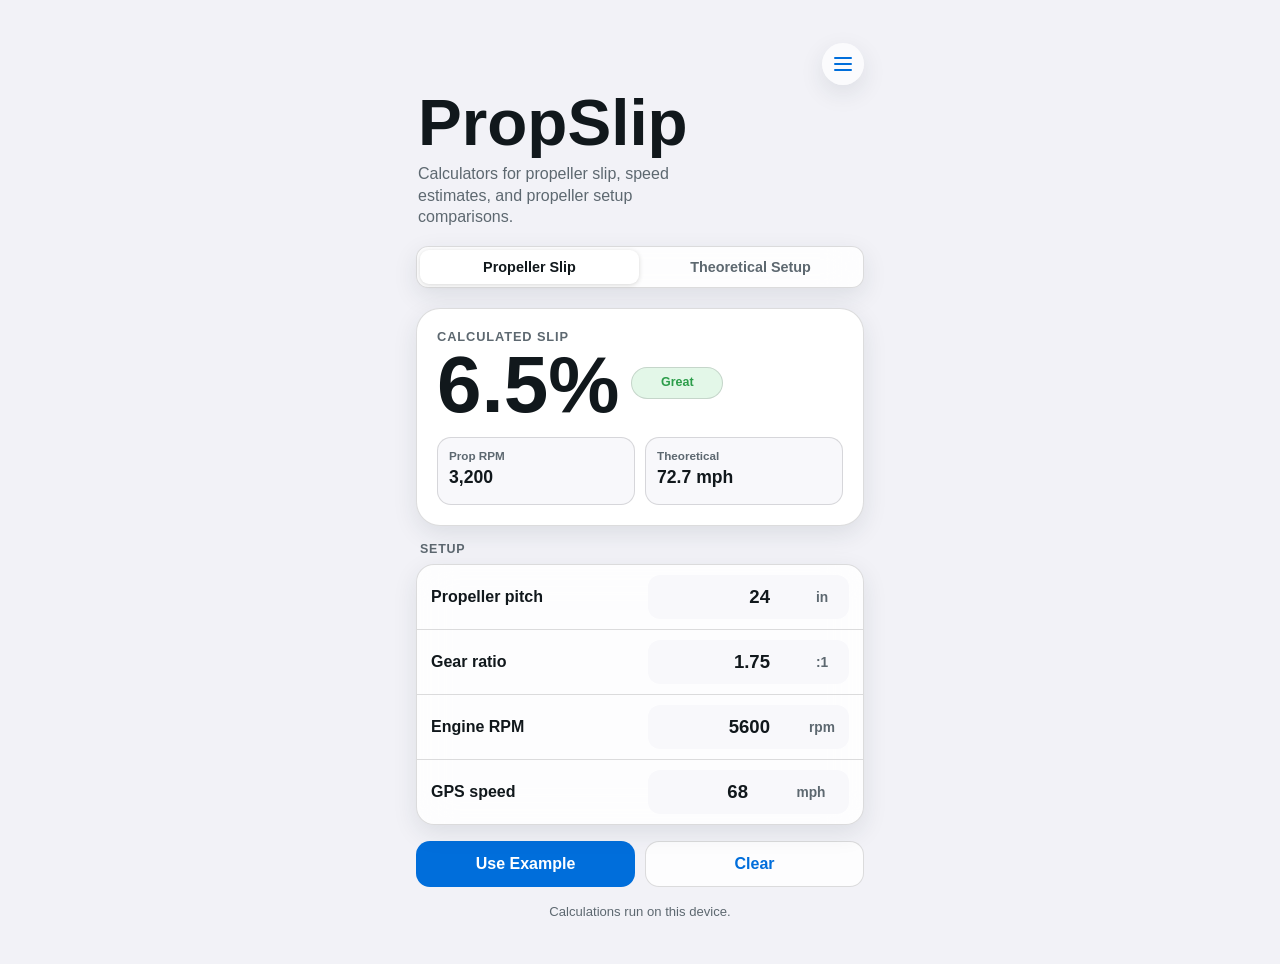
==== commit d26da94c: "Restore setup control styling" ====
--- a/index.html
+++ b/index.html
@@ -342,6 +342,16 @@
         background: var(--ios-control-bg);
       }
 
+      input,
+      select {
+        width: 100%;
+        min-width: 0;
+        border: 0;
+        outline: 0;
+        color: var(--label);
+        background: transparent;
+      }
+
       .value-control select {
         width: auto;
       }
@@ -356,6 +366,8 @@
 
       .unit,
       select {
+        display: grid;
+        place-items: center;
         min-width: 54px;
         padding: 0 10px;
         color: var(--secondary-label);
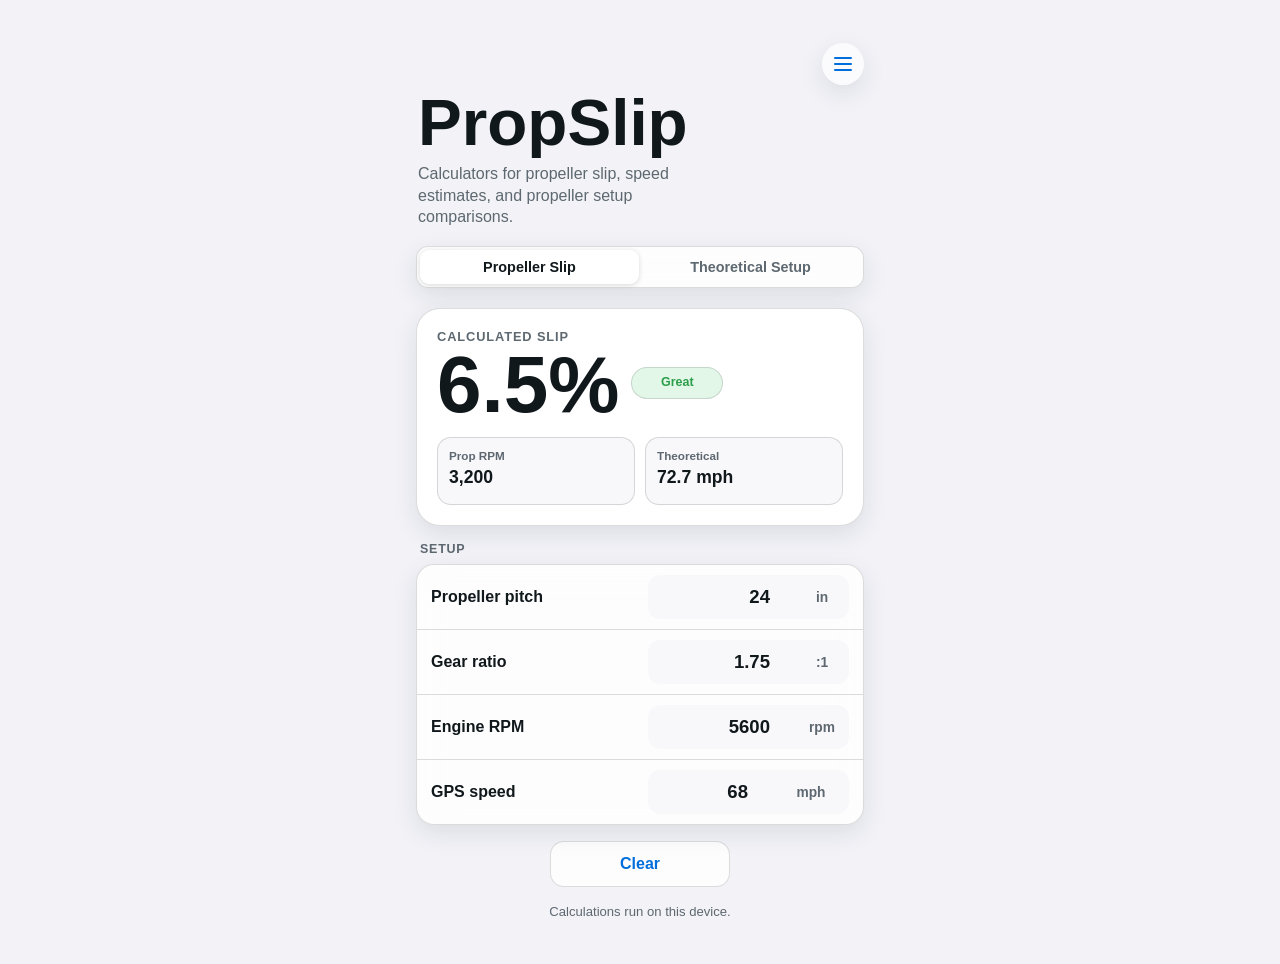
==== commit 300d9657: "Improve validation and remove example reference" ====
--- a/index.html
+++ b/index.html
@@ -392,34 +392,36 @@
         box-shadow: none;
       }
 
+      input[aria-invalid="true"] {
+        color: var(--ios-danger);
+      }
+
+      .value-control.invalid {
+        box-shadow: inset 0 0 0 1px color-mix(in srgb, var(--ios-danger) 58%, transparent);
+      }
+
       .actions {
-        display: grid;
-        grid-template-columns: 1fr 1fr;
+        display: flex;
+        justify-content: center;
         gap: 10px;
       }
 
-      .primary-button,
       .secondary-button {
         min-height: var(--tap);
         border: 0;
         border-radius: var(--radius-md);
+        color: var(--ios-accent);
+        background: var(--group-bg);
+        border: 1px solid var(--separator);
         font-size: 1rem;
         font-weight: 700;
         cursor: pointer;
       }
 
-      .primary-button {
-        color: #ffffff;
-        background: var(--ios-accent);
-      }
-
-      .secondary-button {
-        color: var(--ios-accent);
-        background: var(--group-bg);
-        border: 1px solid var(--separator);
-      }
-
-      .primary-button:active,
+      .actions .secondary-button {
+        width: min(100%, 180px);
+      }
+
       .secondary-button:active {
         transform: scale(0.985);
       }
@@ -431,6 +433,14 @@
         font-size: 0.82rem;
         line-height: 1.4;
         text-align: center;
+      }
+
+      .validation-message {
+        margin: 8px 4px 0;
+        color: var(--ios-danger);
+        font-size: 0.82rem;
+        font-weight: 650;
+        line-height: 1.35;
       }
 
       .sheet {
@@ -781,7 +791,6 @@
       }
 
       @media (prefers-reduced-motion: no-preference) {
-        .primary-button,
         .secondary-button,
         .segment {
           transition: transform 140ms ease, background-color 160ms ease, color 160ms ease;
@@ -908,10 +917,10 @@
                 </div>
               </div>
             </div>
+            <p class="validation-message" id="slipValidation" aria-live="polite" hidden></p>
           </form>
 
           <div class="actions">
-            <button class="primary-button" type="button" id="exampleButton">Use Example</button>
             <button class="secondary-button" type="button" id="clearButton">Clear</button>
           </div>
 
@@ -984,6 +993,7 @@
                 </div>
               </div>
             </div>
+            <p class="validation-message" id="setupAValidation" aria-live="polite" hidden></p>
 
             <div class="settings-row toggle-row">
               <strong>Compare with Setup B</strong>
@@ -1033,6 +1043,7 @@
                 </div>
               </div>
               </div>
+              <p class="validation-message" id="setupBValidation" aria-live="polite" hidden></p>
             </div>
           </form>
         </div>
@@ -1286,14 +1297,6 @@
         metric: { speedUnit: "kph", speedLabel: "km/h" },
         nautical: { speedUnit: "knots", speedLabel: "kn" }
       };
-      const DEFAULTS = {
-        pitch: "24",
-        gearRatio: "1.75",
-        rpm: "5600",
-        speed: "68",
-        speedUnit: "mph"
-      };
-
       const systemScheme = window.matchMedia("(prefers-color-scheme: dark)");
       let activeUnitSystem = "imperial";
       const fields = {
@@ -1308,8 +1311,8 @@
         statusPill: document.querySelector("#statusPill"),
         propRpmValue: document.querySelector("#propRpmValue"),
         theoreticalValue: document.querySelector("#theoreticalValue"),
-        exampleButton: document.querySelector("#exampleButton"),
         clearButton: document.querySelector("#clearButton"),
+        slipValidation: document.querySelector("#slipValidation"),
         whatIfForm: document.querySelector("#whatif-form"),
         comparePitchA: document.querySelector("#comparePitchA"),
         compareGearRatioA: document.querySelector("#compareGearRatioA"),
@@ -1320,6 +1323,8 @@
         compareRpmB: document.querySelector("#compareRpmB"),
         compareSlipB: document.querySelector("#compareSlipB"),
         compareSetupB: document.querySelector("#compareSetupB"),
+        setupAValidation: document.querySelector("#setupAValidation"),
+        setupBValidation: document.querySelector("#setupBValidation"),
         whatIfMetricLabel: document.querySelector("#whatIfMetricLabel"),
         whatIfResultValue: document.querySelector("#whatIfResultValue"),
         whatIfStatusPill: document.querySelector("#whatIfStatusPill"),
@@ -1350,8 +1355,8 @@
         settingsSheet: document.querySelector("#settingsSheet"),
         closeButtons: document.querySelectorAll("[data-close]"),
         backButtons: document.querySelectorAll("[data-back-menu]"),
-        appearanceButtons: document.querySelectorAll("[data-appearance]"),
-        unitSystemButtons: document.querySelectorAll("[data-unit-system]"),
+        appearanceButtons: document.querySelectorAll("button[data-appearance]"),
+        unitSystemButtons: document.querySelectorAll("button[data-unit-system]"),
         themeColor: document.querySelector('meta[name="theme-color"]')
       };
 
@@ -1398,6 +1403,97 @@
         return Number.isFinite(value) ? value : NaN;
       }
 
+      function formatList(items) {
+        if (items.length <= 1) return items[0] || "";
+        if (items.length === 2) return `${items[0]} and ${items[1]}`;
+        return `${items.slice(0, -1).join(", ")}, and ${items[items.length - 1]}`;
+      }
+
+      function sentenceCase(text) {
+        return text.charAt(0).toUpperCase() + text.slice(1);
+      }
+
+      function setFieldValidity(input, isValid, messageId) {
+        input.setAttribute("aria-invalid", String(!isValid));
+        input.closest(".value-control").classList.toggle("invalid", !isValid);
+
+        if (isValid) {
+          input.removeAttribute("aria-describedby");
+        } else {
+          input.setAttribute("aria-describedby", messageId);
+        }
+      }
+
+      function clearValidation(messageElement, configs) {
+        messageElement.hidden = true;
+        messageElement.textContent = "";
+        configs.forEach((config) => setFieldValidity(config.input, true, messageElement.id));
+      }
+
+      function validateFields(messageElement, configs) {
+        const values = {};
+        const missing = [];
+        const errors = [];
+
+        configs.forEach((config) => {
+          const rawValue = config.input.value.trim();
+          const value = Number.parseFloat(rawValue);
+          let error = "";
+
+          if (rawValue === "") {
+            missing.push(config.label);
+            error = `${sentenceCase(config.label)} is required.`;
+          } else if (!Number.isFinite(value)) {
+            error = `${sentenceCase(config.label)} must be a number.`;
+          } else if (config.minExclusive !== undefined && value <= config.minExclusive) {
+            error = `${sentenceCase(config.label)} must be greater than ${config.minExclusive}.`;
+          } else if (config.minInclusive !== undefined && value < config.minInclusive) {
+            error = `${sentenceCase(config.label)} must be at least ${config.minInclusive}.`;
+          } else if (config.maxInclusive !== undefined && value > config.maxInclusive) {
+            error = `${sentenceCase(config.label)} must be ${config.maxInclusive} or less.`;
+          }
+
+          if (error) {
+            errors.push(error);
+            setFieldValidity(config.input, false, messageElement.id);
+          } else {
+            values[config.key] = value;
+            setFieldValidity(config.input, true, messageElement.id);
+          }
+        });
+
+        if (errors.length === 0) {
+          messageElement.hidden = true;
+          messageElement.textContent = "";
+          return { isValid: true, values, hasMissing: false };
+        }
+
+        messageElement.textContent = missing.length === errors.length
+          ? `Enter ${formatList(missing)}.`
+          : errors[0];
+        messageElement.hidden = false;
+        return { isValid: false, values, hasMissing: missing.length > 0 };
+      }
+
+      function slipValidationConfigs() {
+        return [
+          { key: "pitch", input: fields.pitch, label: "propeller pitch", minExclusive: 0 },
+          { key: "gearRatio", input: fields.gearRatio, label: "gear ratio", minExclusive: 0 },
+          { key: "rpm", input: fields.rpm, label: "engine RPM", minExclusive: 0 },
+          { key: "speed", input: fields.speed, label: "GPS speed", minInclusive: 0 }
+        ];
+      }
+
+      function setupValidationConfigs(prefix) {
+        const fieldSuffix = prefix === "A" ? "A" : "B";
+        return [
+          { key: "pitch", input: fields[`comparePitch${fieldSuffix}`], label: `Setup ${fieldSuffix} propeller pitch`, minExclusive: 0 },
+          { key: "gearRatio", input: fields[`compareGearRatio${fieldSuffix}`], label: `Setup ${fieldSuffix} gear ratio`, minExclusive: 0 },
+          { key: "rpm", input: fields[`compareRpm${fieldSuffix}`], label: `Setup ${fieldSuffix} engine RPM`, minExclusive: 0 },
+          { key: "slip", input: fields[`compareSlip${fieldSuffix}`], label: `Setup ${fieldSuffix} target slip`, minInclusive: 0, maxInclusive: 100 }
+        ];
+      }
+
       function speedToMph(speed, unit) {
         if (unit === "knots") return speed * MPH_PER_KNOT;
         if (unit === "kph") return speed * MPH_PER_KPH;
@@ -1424,10 +1520,10 @@
         return Number.parseFloat(value.toFixed(digits)).toString();
       }
 
-      function setWaiting() {
+      function setWaiting(label = "Waiting", className = "status-pill") {
         fields.slipValue.textContent = "--";
-        fields.statusPill.textContent = "Waiting";
-        fields.statusPill.className = "status-pill";
+        fields.statusPill.textContent = label;
+        fields.statusPill.className = className;
         fields.propRpmValue.textContent = "--";
         fields.theoreticalValue.textContent = "--";
       }
@@ -1481,22 +1577,14 @@
       }
 
       function calculate() {
-        const pitch = toNumber(fields.pitch);
-        const gearRatio = toNumber(fields.gearRatio);
-        const rpm = toNumber(fields.rpm);
-        const speed = toNumber(fields.speed);
+        const validation = validateFields(fields.slipValidation, slipValidationConfigs());
+        if (!validation.isValid) {
+          setWaiting(validation.hasMissing ? "Incomplete" : "Check setup", "status-pill warn");
+          return;
+        }
+
+        const { pitch, gearRatio, rpm, speed } = validation.values;
         const actualMph = speedToMph(speed, fields.speedUnit.value);
-
-        if ([pitch, gearRatio, rpm, speed].some((value) => !Number.isFinite(value))) {
-          setWaiting();
-          return;
-        }
-
-        if (pitch <= 0 || gearRatio <= 0 || rpm <= 0 || speed < 0) {
-          setWaiting();
-          return;
-        }
-
         const propRpm = rpm / gearRatio;
         const theoreticalMph = (propRpm * pitch) / 1056;
         const slip = ((theoreticalMph - actualMph) / theoreticalMph) * 100;
@@ -1519,12 +1607,12 @@
         return { propRpm, theoreticalMph, estimatedMph };
       }
 
-      function setWhatIfWaiting() {
+      function setWhatIfWaiting(label = "Waiting", className = "status-pill") {
         fields.whatIfMetricLabel.textContent = fields.comparisonModeToggle.checked ? "Speed difference" : "Estimated speed";
         fields.whatIfResultValue.textContent = "--";
         fields.whatIfStatusPill.hidden = false;
-        fields.whatIfStatusPill.textContent = "Waiting";
-        fields.whatIfStatusPill.className = "status-pill";
+        fields.whatIfStatusPill.textContent = label;
+        fields.whatIfStatusPill.className = className;
         fields.whatIfStatA.className = "mini-stat";
         fields.whatIfStatB.className = "mini-stat";
         fields.whatIfStatALabel.textContent = fields.comparisonModeToggle.checked ? "Setup A" : "Prop RPM";
@@ -1534,22 +1622,24 @@
       }
 
       function calculateWhatIf() {
+        const setupAValidation = validateFields(fields.setupAValidation, setupValidationConfigs("A"));
+        if (!setupAValidation.isValid) {
+          clearValidation(fields.setupBValidation, setupValidationConfigs("B"));
+          setWhatIfWaiting(setupAValidation.hasMissing ? "Incomplete" : "Check setup", "status-pill warn");
+          return;
+        }
+
         const setupA = estimateSetup(
-          toNumber(fields.comparePitchA),
-          toNumber(fields.compareGearRatioA),
-          toNumber(fields.compareRpmA),
-          toNumber(fields.compareSlipA)
+          setupAValidation.values.pitch,
+          setupAValidation.values.gearRatio,
+          setupAValidation.values.rpm,
+          setupAValidation.values.slip
         );
-
-        if (!setupA) {
-          setWhatIfWaiting();
-          return;
-        }
-
         const unit = UNIT_SYSTEMS[activeUnitSystem].speedUnit;
         const label = UNIT_SYSTEMS[activeUnitSystem].speedLabel;
 
         if (!fields.comparisonModeToggle.checked) {
+          clearValidation(fields.setupBValidation, setupValidationConfigs("B"));
           fields.whatIfMetricLabel.textContent = "Estimated speed";
           fields.whatIfResultValue.textContent = formatSpeed(setupA.estimatedMph, unit);
           fields.whatIfStatusPill.hidden = false;
@@ -1564,18 +1654,18 @@
           return;
         }
 
+        const setupBValidation = validateFields(fields.setupBValidation, setupValidationConfigs("B"));
+        if (!setupBValidation.isValid) {
+          setWhatIfWaiting(setupBValidation.hasMissing ? "Incomplete" : "Check setup", "status-pill warn");
+          return;
+        }
+
         const setupB = estimateSetup(
-          toNumber(fields.comparePitchB),
-          toNumber(fields.compareGearRatioB),
-          toNumber(fields.compareRpmB),
-          toNumber(fields.compareSlipB)
+          setupBValidation.values.pitch,
+          setupBValidation.values.gearRatio,
+          setupBValidation.values.rpm,
+          setupBValidation.values.slip
         );
-
-        if (!setupB) {
-          setWhatIfWaiting();
-          return;
-        }
-
         const diff = speedFromMph(setupB.estimatedMph - setupA.estimatedMph, unit);
 
         fields.whatIfMetricLabel.textContent = "Speed difference";
@@ -1601,17 +1691,6 @@
           fields.whatIfStatA.className = "mini-stat good";
           fields.whatIfStatB.className = "mini-stat warn";
         }
-      }
-
-      function loadExample() {
-        const selectedUnits = UNIT_SYSTEMS[activeUnitSystem];
-        fields.pitch.value = DEFAULTS.pitch;
-        fields.gearRatio.value = DEFAULTS.gearRatio;
-        fields.rpm.value = DEFAULTS.rpm;
-        fields.speed.value = formatInputValue(speedFromMph(Number(DEFAULTS.speed), selectedUnits.speedUnit));
-        fields.speedUnit.value = selectedUnits.speedUnit;
-        calculate();
-        calculateWhatIf();
       }
 
       function clearInputs() {
@@ -1787,7 +1866,6 @@
       fields.comparisonModeToggle.addEventListener("change", () => {
         applyComparisonMode(fields.comparisonModeToggle.checked);
       });
-      fields.exampleButton.addEventListener("click", loadExample);
       fields.clearButton.addEventListener("click", clearInputs);
       fields.menuButton.addEventListener("click", () => openSheet(fields.menuSheet));
 
